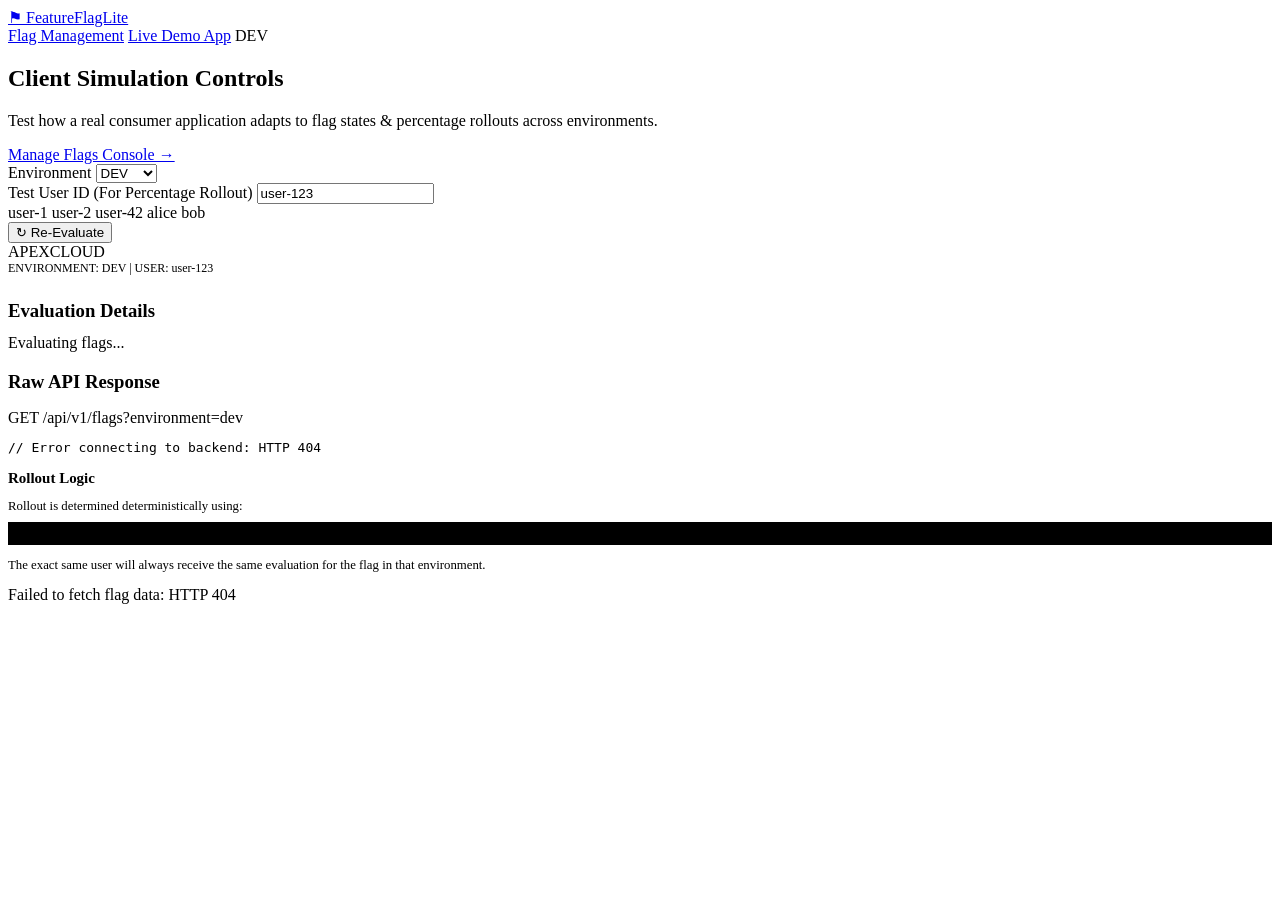
==== frontend/demo.html @ 673c7213 "feat: build interactive client demo app showcasing live feature flag toggles" ====
<!DOCTYPE html>
<html lang="en">
<head>
    <meta charset="UTF-8">
    <meta name="viewport" content="width=device-width, initial-scale=1.0">
    <title>FeatureFlagLite — Client App Demo</title>
    <link rel="stylesheet" href="style.css">
</head>
<body>
    <!-- ─── Top Navigation ─── -->
    <header class="nav-header">
        <div class="nav-container">
            <a href="index.html" class="nav-brand">
                <span class="brand-icon">⚑</span>
                <span class="brand-title">FeatureFlagLite</span>
            </a>
            <nav class="nav-links">
                <a href="index.html" class="nav-link">Flag Management</a>
                <a href="demo.html" class="nav-link active">Live Demo App</a>
                <span class="nav-badge" id="navEnvBadge">DEV</span>
            </nav>
        </div>
    </header>

    <main class="main-wrapper">
        <!-- ─── Simulation Controls ─── -->
        <section class="panel">
            <div class="panel-header">
                <div>
                    <h2 class="panel-title">Client Simulation Controls</h2>
                    <p class="panel-desc">Test how a real consumer application adapts to flag states & percentage rollouts across environments.</p>
                </div>
                <a href="index.html" class="btn btn-secondary btn-sm">Manage Flags Console →</a>
            </div>

            <div class="controls-bar">
                <div class="control-item">
                    <label for="demoEnvSelector">Environment</label>
                    <select id="demoEnvSelector" class="select">
                        <option value="dev">DEV</option>
                        <option value="test">TEST</option>
                        <option value="prod">PROD</option>
                    </select>
                </div>

                <div class="control-item">
                    <label for="demoUserIdInput">Test User ID (For Percentage Rollout)</label>
                    <input type="text" id="demoUserIdInput" class="input input-mono" value="user-123" placeholder="e.g. user-42">
                    <div class="chip-row">
                        <span class="chip" onclick="setDemoUser('user-1')">user-1</span>
                        <span class="chip" onclick="setDemoUser('user-2')">user-2</span>
                        <span class="chip" onclick="setDemoUser('user-42')">user-42</span>
                        <span class="chip" onclick="setDemoUser('alice')">alice</span>
                        <span class="chip" onclick="setDemoUser('bob')">bob</span>
                    </div>
                </div>

                <button class="btn btn-primary" onclick="refreshDemoApp()">
                    ↻ Re-Evaluate
                </button>
            </div>
        </section>

        <!-- ─── Demo Application + Inspector Grid ─── -->
        <div class="demo-app-container">
            <!-- ─── Left: Mock Client Web Application ─── -->
            <section class="demo-main-canvas">
                <div class="panel" id="mockAppCanvas">
                    <!-- Mock App Header -->
                    <div class="mock-app-header">
                        <div class="mock-app-logo">APEX<span style="font-weight:300;">CLOUD</span></div>
                        <div style="font-size:0.75rem; font-family:var(--font-mono); color:var(--text-secondary);" id="mockAppEnvIndicator">
                            ENV: DEV
                        </div>
                    </div>

                    <!-- Search Feature Area (betaSearch) -->
                    <div style="margin-top: 18px;" id="searchFeatureArea">
                        <!-- Rendered dynamically -->
                    </div>

                    <!-- Dashboard Feature Area (newDashboard) -->
                    <div style="margin-top: 24px;" id="dashboardFeatureArea">
                        <!-- Rendered dynamically -->
                    </div>

                    <!-- Checkout Feature Area (newCheckout) -->
                    <div style="margin-top: 24px;" id="checkoutFeatureArea">
                        <!-- Rendered dynamically -->
                    </div>

                    <!-- Theme Feature Area (darkMode) -->
                    <div style="margin-top: 24px;" id="themeFeatureArea">
                        <!-- Rendered dynamically -->
                    </div>

                    <!-- Custom / Extra Flags Area -->
                    <div style="margin-top: 24px;" id="customFlagsArea">
                        <!-- Rendered dynamically -->
                    </div>
                </div>
            </section>

            <!-- ─── Right: Live API Inspector ─── -->
            <aside class="demo-sidebar-inspector">
                <div class="panel">
                    <h3 class="panel-title" style="margin-bottom: 12px;">Evaluation Details</h3>
                    <div id="inspectorDetails" class="result-box">
                        Evaluating flags...
                    </div>
                </div>

                <div class="panel">
                    <h3 class="panel-title" style="margin-bottom: 8px;">Raw API Response</h3>
                    <p class="panel-desc" style="margin-bottom: 12px;">GET /api/v1/flags?environment=<span id="inspectorEnvName">dev</span></p>
                    <pre id="rawJsonResponse" class="code-inspector">Loading JSON...</pre>
                </div>

                <div class="panel" style="font-size: 0.8rem; color: var(--text-secondary);">
                    <h3 class="panel-title" style="margin-bottom: 8px;">Rollout Logic</h3>
                    <p style="margin-bottom: 8px;">Rollout is determined deterministically using:</p>
                    <code style="font-family:var(--font-mono); background:#000; padding:4px 6px; border:1px solid var(--border); display:block; margin-bottom:8px;">
                        hash(flagName + ":" + userId) % 100
                    </code>
                    <p>The exact same user will always receive the same evaluation for the flag in that environment.</p>
                </div>
            </aside>
        </div>
    </main>

    <!-- ─── Toast Container ─── -->
    <div id="toastContainer" class="toast-container"></div>

    <script src="demo.js"></script>
</body>
</html>
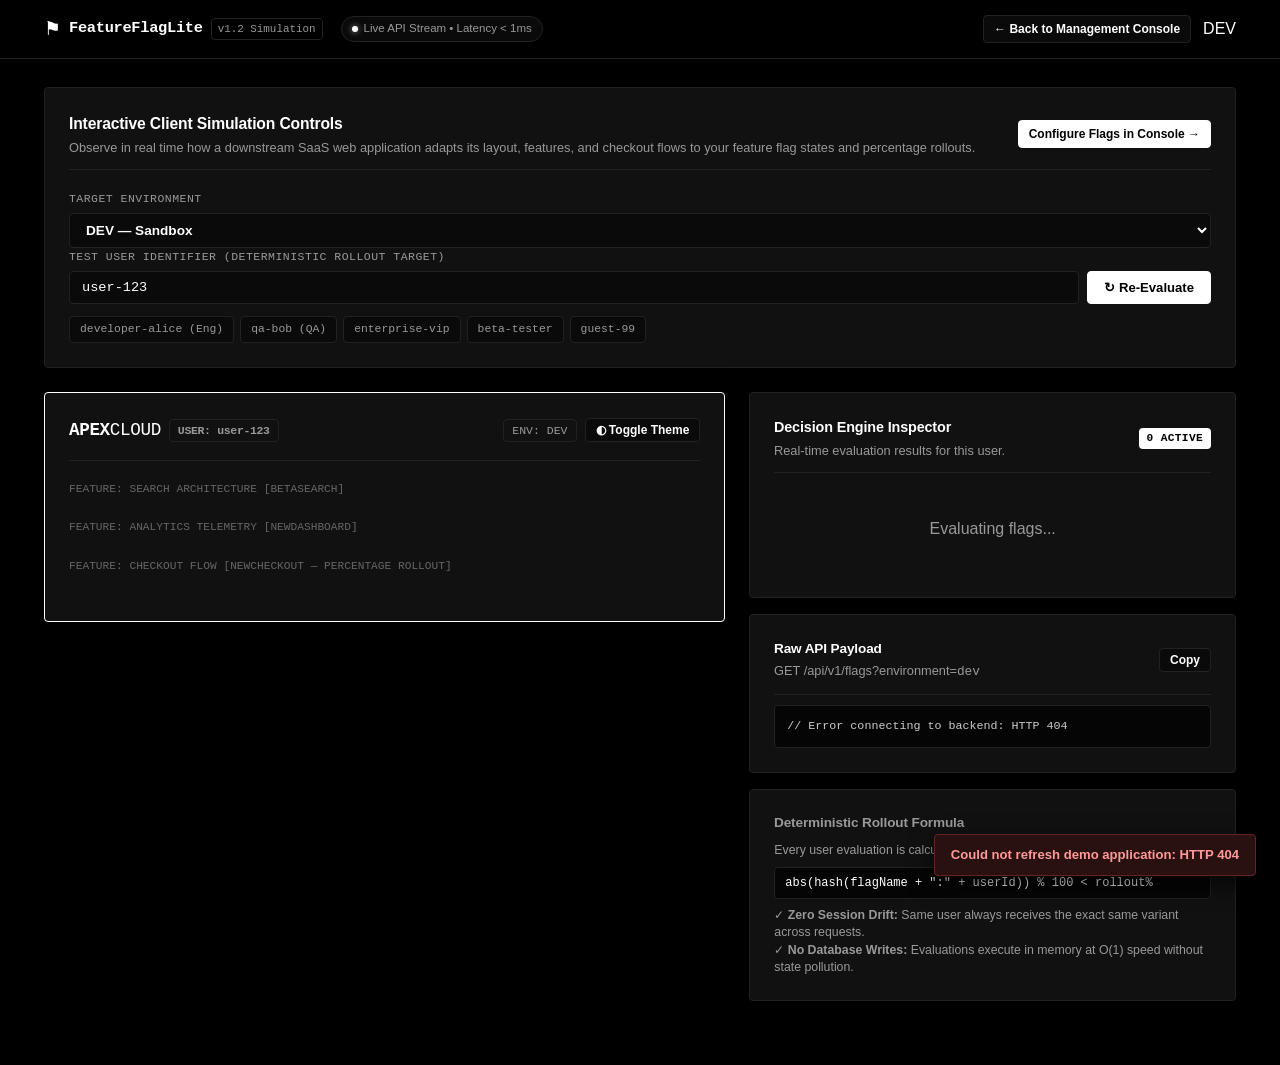
==== commit 038174c4: "feat: enhance interactive demo application with split-screen layout, quick toggles, and rich telemet" ====
--- a/frontend/demo.html
+++ b/frontend/demo.html
@@ -3,126 +3,185 @@
 <head>
     <meta charset="UTF-8">
     <meta name="viewport" content="width=device-width, initial-scale=1.0">
-    <title>FeatureFlagLite — Client App Demo</title>
+    <title>FeatureFlagLite — Live Client App Simulation</title>
     <link rel="stylesheet" href="style.css">
 </head>
 <body>
-    <!-- ─── Top Navigation ─── -->
+    <!-- ─── Top Navigation Bar ─── -->
     <header class="nav-header">
         <div class="nav-container">
-            <a href="index.html" class="nav-brand">
-                <span class="brand-icon">⚑</span>
-                <span class="brand-title">FeatureFlagLite</span>
-            </a>
-            <nav class="nav-links">
-                <a href="index.html" class="nav-link">Flag Management</a>
-                <a href="demo.html" class="nav-link active">Live Demo App</a>
+            <div class="nav-left">
+                <a href="index.html" class="nav-brand">
+                    <span class="brand-icon">⚑</span>
+                    <span class="brand-title">FeatureFlagLite</span>
+                    <span class="brand-version">v1.2 Simulation</span>
+                </a>
+                <div class="system-status-indicator" title="Live connection to FeatureFlagLite REST endpoints">
+                    <span class="status-dot"></span>
+                    <span class="status-text">Live API Stream • Latency &lt; 1ms</span>
+                </div>
+            </div>
+
+            <div class="nav-right">
+                <a href="index.html" class="btn btn-secondary btn-sm">
+                    ← Back to Management Console
+                </a>
                 <span class="nav-badge" id="navEnvBadge">DEV</span>
-            </nav>
+            </div>
         </div>
     </header>
 
     <main class="main-wrapper">
-        <!-- ─── Simulation Controls ─── -->
+        <!-- ─── Simulation Controls Bar ─── -->
         <section class="panel">
             <div class="panel-header">
                 <div>
-                    <h2 class="panel-title">Client Simulation Controls</h2>
-                    <p class="panel-desc">Test how a real consumer application adapts to flag states & percentage rollouts across environments.</p>
+                    <h2 class="panel-title">Interactive Client Simulation Controls</h2>
+                    <p class="panel-desc">Observe in real time how a downstream SaaS web application adapts its layout, features, and checkout flows to your feature flag states and percentage rollouts.</p>
                 </div>
-                <a href="index.html" class="btn btn-secondary btn-sm">Manage Flags Console →</a>
+                <a href="index.html" class="btn btn-primary btn-sm">Configure Flags in Console →</a>
             </div>
 
             <div class="controls-bar">
-                <div class="control-item">
-                    <label for="demoEnvSelector">Environment</label>
-                    <select id="demoEnvSelector" class="select">
-                        <option value="dev">DEV</option>
-                        <option value="test">TEST</option>
-                        <option value="prod">PROD</option>
+                <div class="control-item" style="min-width: 220px;">
+                    <label for="demoEnvSelector">Target Environment</label>
+                    <select id="demoEnvSelector" class="select select-env">
+                        <option value="dev">DEV &mdash; Sandbox</option>
+                        <option value="test">TEST &mdash; Staging</option>
+                        <option value="prod">PROD &mdash; Production</option>
                     </select>
                 </div>
 
-                <div class="control-item">
-                    <label for="demoUserIdInput">Test User ID (For Percentage Rollout)</label>
-                    <input type="text" id="demoUserIdInput" class="input input-mono" value="user-123" placeholder="e.g. user-42">
-                    <div class="chip-row">
-                        <span class="chip" onclick="setDemoUser('user-1')">user-1</span>
-                        <span class="chip" onclick="setDemoUser('user-2')">user-2</span>
-                        <span class="chip" onclick="setDemoUser('user-42')">user-42</span>
-                        <span class="chip" onclick="setDemoUser('alice')">alice</span>
-                        <span class="chip" onclick="setDemoUser('bob')">bob</span>
+                <div class="control-item" style="flex: 2;">
+                    <label for="demoUserIdInput">Test User Identifier (Deterministic Rollout Target)</label>
+                    <div class="input-with-button">
+                        <input type="text" id="demoUserIdInput" class="input input-mono" value="user-123" placeholder="e.g. user-123 or user@domain.com">
+                        <button class="btn btn-primary" onclick="refreshDemoApp()">
+                            ↻ Re-Evaluate
+                        </button>
+                    </div>
+                    <div class="chip-row" style="margin-top: 6px;">
+                        <span class="chip" onclick="setDemoUser('developer-alice', 'Internal Developer')">developer-alice (Eng)</span>
+                        <span class="chip" onclick="setDemoUser('qa-bob', 'QA Specialist')">qa-bob (QA)</span>
+                        <span class="chip" onclick="setDemoUser('enterprise-vip', 'Enterprise Customer')">enterprise-vip</span>
+                        <span class="chip" onclick="setDemoUser('beta-tester', 'Early Adopter')">beta-tester</span>
+                        <span class="chip" onclick="setDemoUser('guest-99', 'Anonymous Guest')">guest-99</span>
                     </div>
                 </div>
-
-                <button class="btn btn-primary" onclick="refreshDemoApp()">
-                    ↻ Re-Evaluate
-                </button>
             </div>
         </section>
 
-        <!-- ─── Demo Application + Inspector Grid ─── -->
+        <!-- ─── Two-Column Live Experience ─── -->
         <div class="demo-app-container">
-            <!-- ─── Left: Mock Client Web Application ─── -->
+            <!-- ─── Left Canvas: Mock Production Client Web App ─── -->
             <section class="demo-main-canvas">
-                <div class="panel" id="mockAppCanvas">
-                    <!-- Mock App Header -->
+                <div class="mock-app-card" id="mockAppCanvas">
+                    <!-- SaaS Chrome Header -->
                     <div class="mock-app-header">
-                        <div class="mock-app-logo">APEX<span style="font-weight:300;">CLOUD</span></div>
-                        <div style="font-size:0.75rem; font-family:var(--font-mono); color:var(--text-secondary);" id="mockAppEnvIndicator">
-                            ENV: DEV
+                        <div class="mock-app-logo">
+                            <span>APEX<span style="font-weight:300;">CLOUD</span></span>
+                            <span class="mock-app-session-tag text-mono" id="mockAppSessionTag">SESSION: user-123</span>
+                        </div>
+                        <div style="display:flex; align-items:center; gap:8px;">
+                            <span class="mock-app-session-tag text-mono" id="mockAppEnvIndicator">ENV: DEV</span>
+                            <button class="btn btn-secondary btn-sm" onclick="toggleLocalTheme()" title="Simulate client-side theme switch or flag toggle">
+                                ◐ Toggle Theme
+                            </button>
                         </div>
                     </div>
 
-                    <!-- Search Feature Area (betaSearch) -->
-                    <div style="margin-top: 18px;" id="searchFeatureArea">
+                    <!-- Feature 1: Search Experience (betaSearch) -->
+                    <div style="margin-bottom: 22px;">
+                        <div style="display:flex; justify-content:space-between; align-items:center; margin-bottom: 6px;">
+                            <span style="font-size:0.7rem; font-family:var(--font-mono); text-transform:uppercase; color:var(--text-muted);">
+                                Feature: Search Architecture [betaSearch]
+                            </span>
+                            <span id="searchFlagStatusBadge" class="badge"></span>
+                        </div>
+                        <div id="searchFeatureArea">
+                            <!-- Rendered dynamically -->
+                        </div>
+                    </div>
+
+                    <!-- Feature 2: Analytics Dashboard (newDashboard) -->
+                    <div style="margin-bottom: 22px;">
+                        <div style="display:flex; justify-content:space-between; align-items:center; margin-bottom: 6px;">
+                            <span style="font-size:0.7rem; font-family:var(--font-mono); text-transform:uppercase; color:var(--text-muted);">
+                                Feature: Analytics Telemetry [newDashboard]
+                            </span>
+                            <span id="dashboardFlagStatusBadge" class="badge"></span>
+                        </div>
+                        <div id="dashboardFeatureArea">
+                            <!-- Rendered dynamically -->
+                        </div>
+                    </div>
+
+                    <!-- Feature 3: Checkout System (newCheckout) -->
+                    <div style="margin-bottom: 22px;">
+                        <div style="display:flex; justify-content:space-between; align-items:center; margin-bottom: 6px;">
+                            <span style="font-size:0.7rem; font-family:var(--font-mono); text-transform:uppercase; color:var(--text-muted);">
+                                Feature: Checkout Flow [newCheckout &mdash; Percentage Rollout]
+                            </span>
+                            <span id="checkoutFlagStatusBadge" class="badge"></span>
+                        </div>
+                        <div id="checkoutFeatureArea">
+                            <!-- Rendered dynamically -->
+                        </div>
+                    </div>
+
+                    <!-- Feature 4: Theme Engine (darkMode) -->
+                    <div style="margin-bottom: 22px;" id="themeFeatureArea">
                         <!-- Rendered dynamically -->
                     </div>
 
-                    <!-- Dashboard Feature Area (newDashboard) -->
-                    <div style="margin-top: 24px;" id="dashboardFeatureArea">
-                        <!-- Rendered dynamically -->
-                    </div>
-
-                    <!-- Checkout Feature Area (newCheckout) -->
-                    <div style="margin-top: 24px;" id="checkoutFeatureArea">
-                        <!-- Rendered dynamically -->
-                    </div>
-
-                    <!-- Theme Feature Area (darkMode) -->
-                    <div style="margin-top: 24px;" id="themeFeatureArea">
-                        <!-- Rendered dynamically -->
-                    </div>
-
-                    <!-- Custom / Extra Flags Area -->
-                    <div style="margin-top: 24px;" id="customFlagsArea">
+                    <!-- Feature 5: Extra / Custom Flags -->
+                    <div id="customFlagsArea">
                         <!-- Rendered dynamically -->
                     </div>
                 </div>
             </section>
 
-            <!-- ─── Right: Live API Inspector ─── -->
+            <!-- ─── Right Column: Live Decision Inspector & DevTools ─── -->
             <aside class="demo-sidebar-inspector">
+                <!-- Evaluation Breakdown Card -->
                 <div class="panel">
-                    <h3 class="panel-title" style="margin-bottom: 12px;">Evaluation Details</h3>
-                    <div id="inspectorDetails" class="result-box">
-                        Evaluating flags...
+                    <div class="panel-header" style="margin-bottom: 12px;">
+                        <div>
+                            <h3 class="panel-title" style="font-size: 0.9rem;">Decision Engine Inspector</h3>
+                            <p class="panel-desc">Real-time evaluation results for this user.</p>
+                        </div>
+                        <span class="badge badge-live" id="activeFlagCountPill">0 Active</span>
+                    </div>
+                    <div id="inspectorDetails">
+                        <div class="table-loading">Evaluating flags...</div>
                     </div>
                 </div>
 
+                <!-- Raw REST API Payload -->
                 <div class="panel">
-                    <h3 class="panel-title" style="margin-bottom: 8px;">Raw API Response</h3>
-                    <p class="panel-desc" style="margin-bottom: 12px;">GET /api/v1/flags?environment=<span id="inspectorEnvName">dev</span></p>
+                    <div class="panel-header" style="margin-bottom: 10px;">
+                        <div>
+                            <h3 class="panel-title" style="font-size: 0.85rem;">Raw API Payload</h3>
+                            <p class="panel-desc">GET /api/v1/flags?environment=<span id="inspectorEnvName" class="text-mono">dev</span></p>
+                        </div>
+                        <button class="btn btn-secondary btn-sm" onclick="copyRawJson()">Copy</button>
+                    </div>
                     <pre id="rawJsonResponse" class="code-inspector">Loading JSON...</pre>
                 </div>
 
+                <!-- Rollout Algorithm Card -->
                 <div class="panel" style="font-size: 0.8rem; color: var(--text-secondary);">
-                    <h3 class="panel-title" style="margin-bottom: 8px;">Rollout Logic</h3>
-                    <p style="margin-bottom: 8px;">Rollout is determined deterministically using:</p>
-                    <code style="font-family:var(--font-mono); background:#000; padding:4px 6px; border:1px solid var(--border); display:block; margin-bottom:8px;">
-                        hash(flagName + ":" + userId) % 100
+                    <h3 class="panel-title" style="font-size: 0.85rem; margin-bottom: 8px;">Deterministic Rollout Formula</h3>
+                    <p style="margin-bottom: 8px; font-size: 0.77rem; line-height: 1.4;">
+                        Every user evaluation is calculated deterministically using:
+                    </p>
+                    <code style="font-family:var(--font-mono); background:#050505; color:#ffffff; padding:6px 10px; border:1px solid var(--border); display:block; margin-bottom:8px; border-radius:var(--radius); font-size:0.75rem;">
+                        abs(hash(flagName + ":" + userId)) % 100 &lt; rollout%
                     </code>
-                    <p>The exact same user will always receive the same evaluation for the flag in that environment.</p>
+                    <p style="font-size: 0.77rem; line-height: 1.4;">
+                        ✓ <strong>Zero Session Drift:</strong> Same user always receives the exact same variant across requests.<br>
+                        ✓ <strong>No Database Writes:</strong> Evaluations execute in memory at O(1) speed without state pollution.
+                    </p>
                 </div>
             </aside>
         </div>
--- a/frontend/style.css
+++ b/frontend/style.css
@@ -0,0 +1,1415 @@
+/* ═══════════════════════════════════════════════════════════
+   FeatureFlagLite — Black & White Minimal Theme
+   Pure Monochrome • Swiss Typography • High-Contrast Console
+   ═══════════════════════════════════════════════════════════ */
+
+:root {
+    --bg: #000000;
+    --bg-surface: #0a0a0a;
+    --bg-card: #111111;
+    --bg-hover: #191919;
+    --bg-subtle: #141414;
+
+    --border: #222222;
+    --border-hover: #444444;
+    --border-strong: #ffffff;
+
+    --text-primary: #ffffff;
+    --text-secondary: #999999;
+    --text-muted: #666666;
+
+    --accent-bg: #ffffff;
+    --accent-text: #000000;
+
+    --font-sans: -apple-system, BlinkMacSystemFont, "Segoe UI", Roboto, "Helvetica Neue", Arial, sans-serif;
+    --font-mono: ui-monospace, SFMono-Regular, "SF Mono", Menlo, Consolas, monospace;
+
+    --radius: 4px;
+}
+
+*, *::before, *::after {
+    box-sizing: border-box;
+    margin: 0;
+    padding: 0;
+}
+
+body {
+    background-color: var(--bg);
+    color: var(--text-primary);
+    font-family: var(--font-sans);
+    line-height: 1.5;
+    -webkit-font-smoothing: antialiased;
+    min-height: 100vh;
+}
+
+/* ─── Top Navigation Header ─── */
+.nav-header {
+    border-bottom: 1px solid var(--border);
+    background: var(--bg);
+    position: sticky;
+    top: 0;
+    z-index: 100;
+}
+
+.nav-container {
+    max-width: 1240px;
+    margin: 0 auto;
+    padding: 0 24px;
+    height: 58px;
+    display: flex;
+    align-items: center;
+    justify-content: space-between;
+}
+
+.nav-left {
+    display: flex;
+    align-items: center;
+    gap: 18px;
+}
+
+.nav-brand {
+    display: flex;
+    align-items: center;
+    gap: 8px;
+    text-decoration: none;
+    color: var(--text-primary);
+}
+
+.brand-icon {
+    font-size: 1.2rem;
+    line-height: 1;
+}
+
+.brand-title {
+    font-size: 0.96rem;
+    font-weight: 700;
+    letter-spacing: -0.02em;
+    font-family: var(--font-mono);
+}
+
+.brand-version {
+    font-family: var(--font-mono);
+    font-size: 0.68rem;
+    padding: 2px 6px;
+    border: 1px solid var(--border);
+    border-radius: var(--radius);
+    color: var(--text-secondary);
+}
+
+.system-status-indicator {
+    display: inline-flex;
+    align-items: center;
+    gap: 6px;
+    background: var(--bg-surface);
+    border: 1px solid var(--border);
+    padding: 3px 10px;
+    border-radius: 999px;
+    font-size: 0.72rem;
+    color: var(--text-secondary);
+}
+
+.status-dot {
+    width: 6px;
+    height: 6px;
+    border-radius: 50%;
+    background: #ffffff;
+    box-shadow: 0 0 6px rgba(255, 255, 255, 0.6);
+    display: inline-block;
+}
+
+.nav-right {
+    display: flex;
+    align-items: center;
+    gap: 12px;
+}
+
+.env-selector-wrapper {
+    display: flex;
+    align-items: center;
+    gap: 8px;
+}
+
+.env-label {
+    font-size: 0.72rem;
+    font-family: var(--font-mono);
+    text-transform: uppercase;
+    letter-spacing: 0.04em;
+    color: var(--text-muted);
+}
+
+.select-env {
+    background: var(--bg-surface);
+    border: 1px solid var(--border);
+    color: var(--text-primary);
+    padding: 6px 12px;
+    border-radius: var(--radius);
+    font-size: 0.8rem;
+    font-family: var(--font-mono);
+    font-weight: 600;
+    cursor: pointer;
+    outline: none;
+    transition: border-color 0.15s ease;
+}
+
+.select-env:focus, .select-env:hover {
+    border-color: var(--border-hover);
+}
+
+/* ─── Tabs Navigation Bar ─── */
+.tabs-bar {
+    border-top: 1px solid var(--border);
+    background: var(--bg);
+}
+
+.tabs-container {
+    max-width: 1240px;
+    margin: 0 auto;
+    padding: 0 24px;
+    display: flex;
+    gap: 4px;
+    overflow-x: auto;
+}
+
+.tab-btn {
+    background: transparent;
+    border: none;
+    border-bottom: 2px solid transparent;
+    color: var(--text-secondary);
+    font-family: var(--font-sans);
+    font-size: 0.82rem;
+    font-weight: 600;
+    padding: 12px 16px;
+    display: inline-flex;
+    align-items: center;
+    gap: 8px;
+    cursor: pointer;
+    transition: all 0.15s ease;
+    white-space: nowrap;
+}
+
+.tab-btn:hover {
+    color: var(--text-primary);
+}
+
+.tab-btn.active {
+    color: var(--text-primary);
+    border-bottom-color: var(--text-primary);
+    background: rgba(255, 255, 255, 0.03);
+}
+
+.tab-icon {
+    font-size: 0.85rem;
+    opacity: 0.8;
+}
+
+/* ─── Main Content Layout ─── */
+.main-wrapper {
+    max-width: 1240px;
+    margin: 0 auto;
+    padding: 28px 24px 64px 24px;
+    display: flex;
+    flex-direction: column;
+    gap: 24px;
+}
+
+.tab-content {
+    display: none;
+}
+
+.tab-content.active {
+    display: block;
+}
+
+/* ─── Health & Scannable Metric Cards ─── */
+.metrics-grid {
+    display: grid;
+    grid-template-columns: repeat(4, 1fr);
+    gap: 12px;
+}
+
+.metric-card {
+    background: var(--bg-card);
+    border: 1px solid var(--border);
+    border-radius: var(--radius);
+    padding: 16px;
+    display: flex;
+    flex-direction: column;
+    gap: 4px;
+    transition: border-color 0.15s ease;
+}
+
+.metric-card:hover {
+    border-color: var(--border-hover);
+}
+
+.metric-header {
+    display: flex;
+    justify-content: space-between;
+    align-items: center;
+}
+
+.metric-label {
+    font-size: 0.72rem;
+    font-family: var(--font-mono);
+    text-transform: uppercase;
+    letter-spacing: 0.05em;
+    color: var(--text-secondary);
+}
+
+.metric-badge {
+    font-family: var(--font-mono);
+    font-size: 0.65rem;
+    padding: 1px 6px;
+    border-radius: var(--radius);
+    border: 1px solid var(--border);
+    color: var(--text-muted);
+    text-transform: uppercase;
+}
+
+.metric-badge-live {
+    background: #ffffff;
+    color: #000000;
+    border-color: #ffffff;
+}
+
+.metric-badge-partial {
+    background: #222222;
+    color: #ffffff;
+    border-color: #444444;
+}
+
+.metric-badge-paused {
+    background: transparent;
+    color: #777777;
+    border-color: #333333;
+}
+
+.metric-value {
+    font-family: var(--font-mono);
+    font-size: 1.8rem;
+    font-weight: 700;
+    line-height: 1.1;
+    color: var(--text-primary);
+}
+
+.metric-hint {
+    font-size: 0.73rem;
+    color: var(--text-muted);
+}
+
+/* ─── Minimal Panels ─── */
+.panel {
+    background: var(--bg-card);
+    border: 1px solid var(--border);
+    border-radius: var(--radius);
+    padding: 24px;
+}
+
+.panel-header {
+    display: flex;
+    justify-content: space-between;
+    align-items: center;
+    margin-bottom: 20px;
+    padding-bottom: 12px;
+    border-bottom: 1px solid var(--border);
+}
+
+.panel-title {
+    font-size: 0.98rem;
+    font-weight: 600;
+    letter-spacing: -0.01em;
+    display: flex;
+    align-items: center;
+    gap: 8px;
+}
+
+.panel-desc {
+    font-size: 0.8rem;
+    color: var(--text-secondary);
+    margin-top: 2px;
+}
+
+.system-tag {
+    font-size: 0.72rem;
+    padding: 2px 8px;
+    border: 1px solid var(--border);
+    border-radius: var(--radius);
+    color: var(--text-secondary);
+}
+
+/* ─── Search & Filters ─── */
+.filter-bar {
+    display: flex;
+    justify-content: space-between;
+    align-items: center;
+    gap: 16px;
+    margin-bottom: 16px;
+    flex-wrap: wrap;
+}
+
+.search-box {
+    position: relative;
+    flex: 1;
+    min-width: 260px;
+}
+
+.search-icon {
+    position: absolute;
+    left: 10px;
+    top: 50%;
+    transform: translateY(-50%);
+    font-size: 0.8rem;
+    opacity: 0.5;
+}
+
+.search-box .input {
+    padding-left: 32px;
+}
+
+.filter-chips {
+    display: flex;
+    gap: 6px;
+    flex-wrap: wrap;
+}
+
+.filter-chip {
+    background: var(--bg-surface);
+    border: 1px solid var(--border);
+    color: var(--text-secondary);
+    font-size: 0.75rem;
+    padding: 6px 12px;
+    border-radius: var(--radius);
+    cursor: pointer;
+    font-family: var(--font-sans);
+    transition: all 0.15s ease;
+}
+
+.filter-chip:hover {
+    color: var(--text-primary);
+    border-color: var(--border-hover);
+}
+
+.filter-chip.active {
+    background: var(--text-primary);
+    color: #000000;
+    border-color: var(--text-primary);
+    font-weight: 600;
+}
+
+/* ─── Inputs, Selects, Buttons ─── */
+.input, .select {
+    background: var(--bg-surface);
+    border: 1px solid var(--border);
+    color: var(--text-primary);
+    padding: 8px 12px;
+    border-radius: var(--radius);
+    font-size: 0.85rem;
+    font-family: var(--font-sans);
+    outline: none;
+    transition: border-color 0.15s ease;
+    width: 100%;
+}
+
+.input:focus, .select:focus {
+    border-color: var(--border-strong);
+}
+
+.input-mono, .text-mono {
+    font-family: var(--font-mono);
+}
+
+.control-item {
+    display: flex;
+    flex-direction: column;
+    gap: 6px;
+}
+
+.control-item label {
+    font-size: 0.72rem;
+    font-family: var(--font-mono);
+    text-transform: uppercase;
+    letter-spacing: 0.04em;
+    color: var(--text-secondary);
+}
+
+.field-hint {
+    font-size: 0.72rem;
+    color: var(--text-muted);
+}
+
+.btn {
+    display: inline-flex;
+    align-items: center;
+    justify-content: center;
+    gap: 6px;
+    padding: 8px 16px;
+    border-radius: var(--radius);
+    font-size: 0.82rem;
+    font-weight: 600;
+    cursor: pointer;
+    border: 1px solid transparent;
+    transition: all 0.15s ease;
+    white-space: nowrap;
+    text-decoration: none;
+}
+
+.btn-primary {
+    background: var(--accent-bg);
+    color: var(--accent-text);
+    border-color: var(--accent-bg);
+}
+
+.btn-primary:hover {
+    background: #e2e2e2;
+    border-color: #e2e2e2;
+}
+
+.btn-secondary {
+    background: var(--bg-surface);
+    color: var(--text-primary);
+    border-color: var(--border);
+}
+
+.btn-secondary:hover {
+    background: var(--bg-hover);
+    border-color: var(--border-hover);
+}
+
+.btn-danger {
+    background: #2a1111;
+    color: #ff8888;
+    border-color: #552222;
+}
+
+.btn-danger:hover {
+    background: #3d1616;
+    border-color: #ff6666;
+    color: #ffffff;
+}
+
+.btn-sm {
+    padding: 4px 10px;
+    font-size: 0.75rem;
+}
+
+.btn-group {
+    display: flex;
+    align-items: center;
+    gap: 6px;
+}
+
+/* ─── Tables ─── */
+.table-wrap {
+    overflow-x: auto;
+}
+
+table {
+    width: 100%;
+    border-collapse: collapse;
+    font-size: 0.84rem;
+}
+
+th {
+    text-align: left;
+    padding: 10px 14px;
+    font-size: 0.71rem;
+    font-family: var(--font-mono);
+    text-transform: uppercase;
+    letter-spacing: 0.05em;
+    color: var(--text-muted);
+    border-bottom: 1px solid var(--border);
+    font-weight: 500;
+}
+
+td {
+    padding: 14px;
+    border-bottom: 1px solid var(--border);
+    color: var(--text-primary);
+    vertical-align: middle;
+}
+
+tr:last-child td {
+    border-bottom: none;
+}
+
+tr:hover td {
+    background: var(--bg-subtle);
+}
+
+.table-loading {
+    text-align: center;
+    padding: 32px;
+    color: var(--text-secondary);
+}
+
+.table-flag-title {
+    font-family: var(--font-mono);
+    font-weight: 600;
+    color: var(--text-primary);
+    font-size: 0.88rem;
+}
+
+.table-flag-desc {
+    color: var(--text-secondary);
+    font-size: 0.78rem;
+    margin-top: 2px;
+}
+
+.table-next-step {
+    font-size: 0.76rem;
+    color: var(--text-secondary);
+}
+
+/* ─── Status Badges ─── */
+.badge {
+    display: inline-flex;
+    align-items: center;
+    gap: 6px;
+    font-family: var(--font-mono);
+    font-size: 0.7rem;
+    font-weight: 600;
+    padding: 2px 8px;
+    border-radius: var(--radius);
+    text-transform: uppercase;
+    letter-spacing: 0.03em;
+}
+
+.badge-live {
+    background: #ffffff;
+    color: #000000;
+}
+
+.badge-gradual {
+    background: #1f1f1f;
+    color: #ffffff;
+    border: 1px solid #444444;
+}
+
+.badge-paused {
+    background: transparent;
+    color: #777777;
+    border: 1px solid #333333;
+}
+
+.badge-granted {
+    background: #ffffff;
+    color: #000000;
+    font-weight: 700;
+}
+
+.badge-fallback {
+    background: transparent;
+    color: #888888;
+    border: 1px solid #333333;
+}
+
+/* ─── User Simulator (Admin) Styles ─── */
+.user-simulator-controls {
+    display: flex;
+    gap: 16px;
+    align-items: flex-end;
+    margin-bottom: 20px;
+    flex-wrap: wrap;
+}
+
+.input-with-button {
+    display: flex;
+    gap: 8px;
+}
+
+.chip-row {
+    display: flex;
+    gap: 6px;
+    flex-wrap: wrap;
+    margin-top: 2px;
+}
+
+.chip {
+    font-family: var(--font-mono);
+    font-size: 0.71rem;
+    padding: 4px 10px;
+    border: 1px solid var(--border);
+    border-radius: var(--radius);
+    background: var(--bg-surface);
+    color: var(--text-secondary);
+    cursor: pointer;
+    transition: all 0.15s ease;
+}
+
+.chip:hover, .chip.active {
+    border-color: var(--border-strong);
+    color: var(--text-primary);
+    background: var(--bg-hover);
+}
+
+.summary-banner {
+    background: var(--bg-surface);
+    border: 1px solid var(--border);
+    border-radius: var(--radius);
+    padding: 20px;
+    display: flex;
+    flex-direction: column;
+    gap: 14px;
+}
+
+.summary-header {
+    display: flex;
+    justify-content: space-between;
+    align-items: center;
+    flex-wrap: wrap;
+    gap: 12px;
+}
+
+.summary-title-wrap {
+    display: flex;
+    align-items: center;
+    gap: 12px;
+}
+
+.summary-avatar {
+    font-size: 1.5rem;
+    padding: 8px;
+    background: var(--bg-card);
+    border: 1px solid var(--border);
+    border-radius: var(--radius);
+    line-height: 1;
+}
+
+.summary-title {
+    font-size: 1rem;
+    font-weight: 600;
+}
+
+.summary-subtitle {
+    font-size: 0.78rem;
+    color: var(--text-secondary);
+}
+
+.summary-status-badge {
+    font-family: var(--font-mono);
+    font-size: 0.8rem;
+    font-weight: 700;
+    padding: 6px 14px;
+    border: 1px solid var(--border-strong);
+    border-radius: var(--radius);
+    background: var(--bg);
+}
+
+.explainer-card {
+    background: var(--bg-card);
+    border: 1px solid var(--border);
+    border-radius: var(--radius);
+    padding: 14px 16px;
+}
+
+.explainer-title {
+    font-size: 0.76rem;
+    font-family: var(--font-mono);
+    text-transform: uppercase;
+    letter-spacing: 0.04em;
+    color: var(--text-primary);
+    font-weight: 600;
+    margin-bottom: 4px;
+}
+
+.explainer-text {
+    font-size: 0.8rem;
+    color: var(--text-secondary);
+    line-height: 1.45;
+}
+
+/* ─── Operations Grid (Tab 3) ─── */
+.ops-grid {
+    display: grid;
+    grid-template-columns: repeat(2, 1fr);
+    gap: 20px;
+}
+
+.ops-card {
+    background: var(--bg-surface);
+    border: 1px solid var(--border);
+    border-radius: var(--radius);
+    padding: 20px;
+    display: flex;
+    flex-direction: column;
+    justify-content: space-between;
+    gap: 16px;
+    transition: border-color 0.15s ease;
+}
+
+.ops-card:hover {
+    border-color: var(--border-hover);
+}
+
+.ops-card-danger {
+    border-color: #3d1b1b;
+}
+
+.ops-card-danger:hover {
+    border-color: #552222;
+}
+
+.ops-card-header {
+    display: flex;
+    align-items: flex-start;
+    gap: 12px;
+}
+
+.ops-icon {
+    font-size: 1.4rem;
+    line-height: 1;
+}
+
+.ops-title {
+    font-size: 0.95rem;
+    font-weight: 600;
+}
+
+.ops-desc {
+    font-size: 0.78rem;
+    color: var(--text-secondary);
+    margin-top: 2px;
+}
+
+.human-instruction {
+    font-size: 0.8rem;
+    color: var(--text-secondary);
+    background: var(--bg-card);
+    border: 1px solid var(--border);
+    padding: 10px 12px;
+    border-radius: var(--radius);
+    line-height: 1.4;
+    margin-bottom: 12px;
+}
+
+.sync-controls {
+    display: flex;
+    align-items: center;
+    gap: 12px;
+}
+
+.sync-arrow {
+    font-size: 1.2rem;
+    color: var(--text-muted);
+}
+
+.cache-status-box {
+    display: flex;
+    justify-content: space-between;
+    align-items: center;
+    padding: 8px 12px;
+    border: 1px solid var(--border);
+    border-radius: var(--radius);
+    background: var(--bg-card);
+    font-size: 0.78rem;
+}
+
+.cache-stat-label {
+    color: var(--text-secondary);
+}
+
+.cache-stat-val {
+    color: var(--text-primary);
+    font-weight: 600;
+}
+
+/* ─── Activity Feed (Tab 4) ─── */
+.activity-feed {
+    display: flex;
+    flex-direction: column;
+    gap: 10px;
+}
+
+.activity-card {
+    background: var(--bg-surface);
+    border: 1px solid var(--border);
+    border-radius: var(--radius);
+    padding: 16px;
+    display: flex;
+    flex-direction: column;
+    gap: 6px;
+    transition: all 0.15s ease;
+}
+
+.activity-card:hover {
+    border-color: var(--border-hover);
+    background: var(--bg-subtle);
+}
+
+.activity-meta {
+    display: flex;
+    justify-content: space-between;
+    align-items: center;
+    font-size: 0.72rem;
+    font-family: var(--font-mono);
+}
+
+.activity-env-pill {
+    padding: 1px 6px;
+    border: 1px solid var(--border);
+    border-radius: var(--radius);
+    color: var(--text-primary);
+}
+
+.activity-time {
+    color: var(--text-muted);
+}
+
+.activity-title {
+    font-size: 0.88rem;
+    font-weight: 600;
+    color: var(--text-primary);
+}
+
+.activity-explanation {
+    font-size: 0.79rem;
+    color: var(--text-secondary);
+}
+
+.activity-diff {
+    font-family: var(--font-mono);
+    font-size: 0.74rem;
+    color: var(--text-muted);
+    margin-top: 4px;
+}
+
+/* ─── Modals ─── */
+.modal-overlay {
+    position: fixed;
+    inset: 0;
+    background: rgba(0, 0, 0, 0.85);
+    display: flex;
+    align-items: center;
+    justify-content: center;
+    z-index: 1000;
+    backdrop-filter: blur(2px);
+    padding: 16px;
+}
+
+.modal-content {
+    background: var(--bg-card);
+    border: 1px solid var(--border-strong);
+    border-radius: var(--radius);
+    padding: 24px;
+    width: 100%;
+    max-width: 480px;
+    box-shadow: 0 16px 40px rgba(0, 0, 0, 0.9);
+}
+
+.modal-content-lg {
+    max-width: 780px;
+}
+
+.modal-header {
+    display: flex;
+    justify-content: space-between;
+    align-items: flex-start;
+    margin-bottom: 16px;
+    padding-bottom: 12px;
+    border-bottom: 1px solid var(--border);
+}
+
+.modal-title {
+    font-size: 1rem;
+    font-weight: 700;
+}
+
+.modal-subtitle {
+    font-size: 0.78rem;
+    color: var(--text-secondary);
+    margin-top: 2px;
+}
+
+.modal-close-btn {
+    background: transparent;
+    border: none;
+    color: var(--text-secondary);
+    font-size: 1.3rem;
+    cursor: pointer;
+    line-height: 1;
+}
+
+.modal-close-btn:hover {
+    color: var(--text-primary);
+}
+
+.modal-meta-row {
+    display: grid;
+    grid-template-columns: 1fr 1fr;
+    gap: 12px;
+    margin-bottom: 14px;
+    padding: 10px 12px;
+    background: var(--bg-surface);
+    border: 1px solid var(--border);
+    border-radius: var(--radius);
+}
+
+.meta-item {
+    display: flex;
+    flex-direction: column;
+    gap: 2px;
+}
+
+.meta-label {
+    font-size: 0.68rem;
+    font-family: var(--font-mono);
+    text-transform: uppercase;
+    color: var(--text-muted);
+}
+
+.meta-val {
+    font-size: 0.85rem;
+    font-weight: 600;
+    color: var(--text-primary);
+}
+
+.slider-header {
+    display: flex;
+    justify-content: space-between;
+    align-items: center;
+}
+
+.slider-val {
+    font-size: 0.82rem;
+    font-weight: 700;
+}
+
+.range-slider {
+    width: 100%;
+    accent-color: #ffffff;
+    margin: 8px 0 4px 0;
+    cursor: pointer;
+}
+
+.slider-ticks {
+    display: flex;
+    justify-content: space-between;
+    font-size: 0.65rem;
+    font-family: var(--font-mono);
+    color: var(--text-muted);
+    margin-bottom: 6px;
+}
+
+.live-explanation-box {
+    background: var(--bg-surface);
+    border: 1px solid var(--border);
+    border-radius: var(--radius);
+    padding: 12px;
+    margin-bottom: 18px;
+}
+
+.live-explanation-title {
+    font-size: 0.7rem;
+    font-family: var(--font-mono);
+    text-transform: uppercase;
+    color: var(--text-muted);
+    margin-bottom: 4px;
+}
+
+.live-explanation-text {
+    font-size: 0.82rem;
+    color: var(--text-primary);
+    line-height: 1.4;
+}
+
+.modal-footer {
+    display: flex;
+    justify-content: flex-end;
+    gap: 8px;
+}
+
+/* ─── Toast Notifications ─── */
+.toast-container {
+    position: fixed;
+    bottom: 24px;
+    right: 24px;
+    display: flex;
+    flex-direction: column;
+    gap: 8px;
+    z-index: 2000;
+}
+
+.toast {
+    background: #ffffff;
+    color: #000000;
+    padding: 10px 16px;
+    border-radius: var(--radius);
+    font-size: 0.82rem;
+    font-weight: 600;
+    box-shadow: 0 8px 24px rgba(0, 0, 0, 0.7);
+    border: 1px solid #ffffff;
+    animation: toastSlideIn 0.2s cubic-bezier(0.16, 1, 0.3, 1);
+}
+
+.toast-error {
+    background: #2a1111;
+    color: #ff9999;
+    border-color: #662222;
+}
+
+@keyframes toastSlideIn {
+    from {
+        opacity: 0;
+        transform: translateY(12px);
+    }
+    to {
+        opacity: 1;
+        transform: translateY(0);
+    }
+}
+
+/* ─── Demo Page Specific Styling ─── */
+.demo-app-container {
+    display: grid;
+    grid-template-columns: minmax(0, 1.4fr) minmax(360px, 1fr);
+    gap: 24px;
+    align-items: start;
+}
+
+.demo-main-canvas {
+    display: flex;
+    flex-direction: column;
+    gap: 20px;
+}
+
+.demo-sidebar-inspector {
+    display: flex;
+    flex-direction: column;
+    gap: 16px;
+    position: sticky;
+    top: 76px;
+}
+
+/* Mock App Canvas (Apex Cloud) */
+.mock-app-card {
+    background: var(--bg-card);
+    border: 1px solid var(--border-strong);
+    border-radius: var(--radius);
+    padding: 24px;
+    transition: all 0.25s ease;
+    box-shadow: 0 8px 30px rgba(0, 0, 0, 0.6);
+}
+
+.mock-app-light {
+    background: #f7f7f7 !important;
+    color: #111111 !important;
+    border-color: #cccccc !important;
+}
+
+.mock-app-light .mock-app-header,
+.mock-app-light .panel,
+.mock-app-light .mock-kpi-card,
+.mock-app-light .mock-chart-container,
+.mock-app-light .mock-checkout-box,
+.mock-app-light .mock-search-bar {
+    background: #ffffff !important;
+    color: #111111 !important;
+    border-color: #e0e0e0 !important;
+}
+
+.mock-app-light .mock-kpi-lbl,
+.mock-app-light .table-flag-desc,
+.mock-app-light .field-hint {
+    color: #666666 !important;
+}
+
+.mock-app-light .mock-kpi-val {
+    color: #000000 !important;
+}
+
+.mock-app-light .mock-search-input {
+    color: #111111 !important;
+}
+
+.mock-app-light .legacy-table-container {
+    background: #eef2f5 !important;
+    color: #222222 !important;
+    border-color: #d0d7de !important;
+}
+
+.mock-app-header {
+    display: flex;
+    justify-content: space-between;
+    align-items: center;
+    padding-bottom: 16px;
+    border-bottom: 1px solid var(--border);
+    margin-bottom: 20px;
+}
+
+.mock-app-logo {
+    font-size: 1.1rem;
+    font-weight: 800;
+    letter-spacing: -0.02em;
+    font-family: var(--font-mono);
+    display: flex;
+    align-items: center;
+    gap: 8px;
+}
+
+.mock-app-session-tag {
+    font-size: 0.72rem;
+    font-family: var(--font-mono);
+    padding: 2px 8px;
+    border: 1px solid var(--border);
+    border-radius: var(--radius);
+    color: var(--text-secondary);
+}
+
+/* Mock Search Bar */
+.mock-search-bar {
+    background: var(--bg-surface);
+    border: 1px solid var(--border);
+    border-radius: var(--radius);
+    padding: 8px 12px;
+    display: flex;
+    align-items: center;
+    gap: 10px;
+    transition: all 0.2s ease;
+}
+
+.mock-search-bar.ai-active {
+    border-color: #ffffff;
+    box-shadow: 0 0 16px rgba(255, 255, 255, 0.15);
+}
+
+.ai-pill {
+    background: #ffffff;
+    color: #000000;
+    font-family: var(--font-mono);
+    font-size: 0.65rem;
+    font-weight: 800;
+    padding: 2px 6px;
+    border-radius: var(--radius);
+    letter-spacing: 0.05em;
+}
+
+.mock-search-input {
+    background: transparent;
+    border: none;
+    outline: none;
+    color: var(--text-primary);
+    font-size: 0.85rem;
+    width: 100%;
+    font-family: var(--font-sans);
+}
+
+/* Mock Dashboard & KPIs */
+.mock-dashboard-grid {
+    display: grid;
+    grid-template-columns: repeat(3, 1fr);
+    gap: 12px;
+}
+
+.mock-kpi-card {
+    background: var(--bg-surface);
+    border: 1px solid var(--border);
+    border-radius: var(--radius);
+    padding: 14px;
+    display: flex;
+    flex-direction: column;
+    gap: 4px;
+}
+
+.mock-kpi-lbl {
+    font-size: 0.68rem;
+    font-family: var(--font-mono);
+    text-transform: uppercase;
+    color: var(--text-secondary);
+    letter-spacing: 0.04em;
+}
+
+.mock-kpi-val {
+    font-size: 1.4rem;
+    font-weight: 700;
+    font-family: var(--font-mono);
+    line-height: 1.1;
+}
+
+.mock-chart-container {
+    background: var(--bg-surface);
+    border: 1px solid var(--border);
+    border-radius: var(--radius);
+    padding: 16px;
+}
+
+.mock-chart-bars {
+    display: flex;
+    align-items: flex-end;
+    gap: 8px;
+    height: 90px;
+    padding-top: 10px;
+    border-bottom: 1px solid var(--border);
+}
+
+.mock-chart-col {
+    flex: 1;
+    display: flex;
+    flex-direction: column;
+    align-items: center;
+    gap: 6px;
+    height: 100%;
+    justify-content: flex-end;
+}
+
+.mock-bar {
+    width: 100%;
+    background: #ffffff;
+    border-radius: 2px 2px 0 0;
+    transition: height 0.4s ease;
+    cursor: pointer;
+}
+
+.mock-bar:hover {
+    background: #cccccc;
+}
+
+.mock-day-label {
+    font-size: 0.62rem;
+    font-family: var(--font-mono);
+    color: var(--text-muted);
+}
+
+.legacy-table-container {
+    background: #080808;
+    border: 1px dashed var(--border);
+    border-radius: var(--radius);
+    padding: 14px;
+    font-family: var(--font-mono);
+    font-size: 0.76rem;
+    color: var(--text-secondary);
+    line-height: 1.5;
+}
+
+/* Mock Checkout */
+.mock-checkout-box {
+    background: var(--bg-surface);
+    border: 1px solid var(--border);
+    border-radius: var(--radius);
+    padding: 18px;
+    display: flex;
+    flex-direction: column;
+    gap: 12px;
+}
+
+.express-checkout-btn {
+    background: #ffffff;
+    color: #000000;
+    border: 1px solid #ffffff;
+    padding: 12px 20px;
+    border-radius: var(--radius);
+    font-size: 0.9rem;
+    font-weight: 700;
+    cursor: pointer;
+    display: flex;
+    align-items: center;
+    justify-content: center;
+    gap: 8px;
+    transition: all 0.15s ease;
+    box-shadow: 0 4px 12px rgba(255, 255, 255, 0.15);
+}
+
+.express-checkout-btn:hover {
+    background: #e2e2e2;
+    transform: translateY(-1px);
+}
+
+.legacy-checkout-steps {
+    display: flex;
+    flex-direction: column;
+    gap: 10px;
+}
+
+.legacy-step-row {
+    display: flex;
+    gap: 8px;
+}
+
+.legacy-step-row .input {
+    font-size: 0.8rem;
+    padding: 6px 10px;
+}
+
+/* Sidebar Inspector */
+.code-inspector {
+    background: #050505;
+    border: 1px solid var(--border);
+    border-radius: var(--radius);
+    padding: 12px;
+    font-family: var(--font-mono);
+    font-size: 0.73rem;
+    color: #cccccc;
+    overflow-x: auto;
+    max-height: 220px;
+    line-height: 1.45;
+}
+
+.inspector-card {
+    background: var(--bg-surface);
+    border: 1px solid var(--border);
+    border-radius: var(--radius);
+    padding: 12px;
+    display: flex;
+    flex-direction: column;
+    gap: 6px;
+    margin-bottom: 8px;
+}
+
+.inspector-card-header {
+    display: flex;
+    justify-content: space-between;
+    align-items: center;
+}
+
+.inspector-flag-name {
+    font-family: var(--font-mono);
+    font-size: 0.8rem;
+    font-weight: 700;
+}
+
+.inspector-explanation {
+    font-size: 0.74rem;
+    color: var(--text-secondary);
+    line-height: 1.35;
+}
+
+.inspector-slot-info {
+    font-family: var(--font-mono);
+    font-size: 0.68rem;
+    color: var(--text-muted);
+    border-top: 1px solid var(--border);
+    padding-top: 4px;
+    margin-top: 2px;
+}
+
+/* ─── Responsive Adjustments ─── */
+@media (max-width: 900px) {
+    .metrics-grid {
+        grid-template-columns: repeat(2, 1fr);
+    }
+    .ops-grid {
+        grid-template-columns: 1fr;
+    }
+    .user-simulator-controls {
+        flex-direction: column;
+        align-items: stretch;
+    }
+    .demo-app-container {
+        grid-template-columns: 1fr;
+    }
+    .mock-dashboard-grid {
+        grid-template-columns: 1fr;
+    }
+}
+
+@media (max-width: 600px) {
+    .metrics-grid {
+        grid-template-columns: 1fr;
+    }
+    .nav-container {
+        padding: 0 16px;
+    }
+    .main-wrapper {
+        padding: 16px;
+    }
+}
+
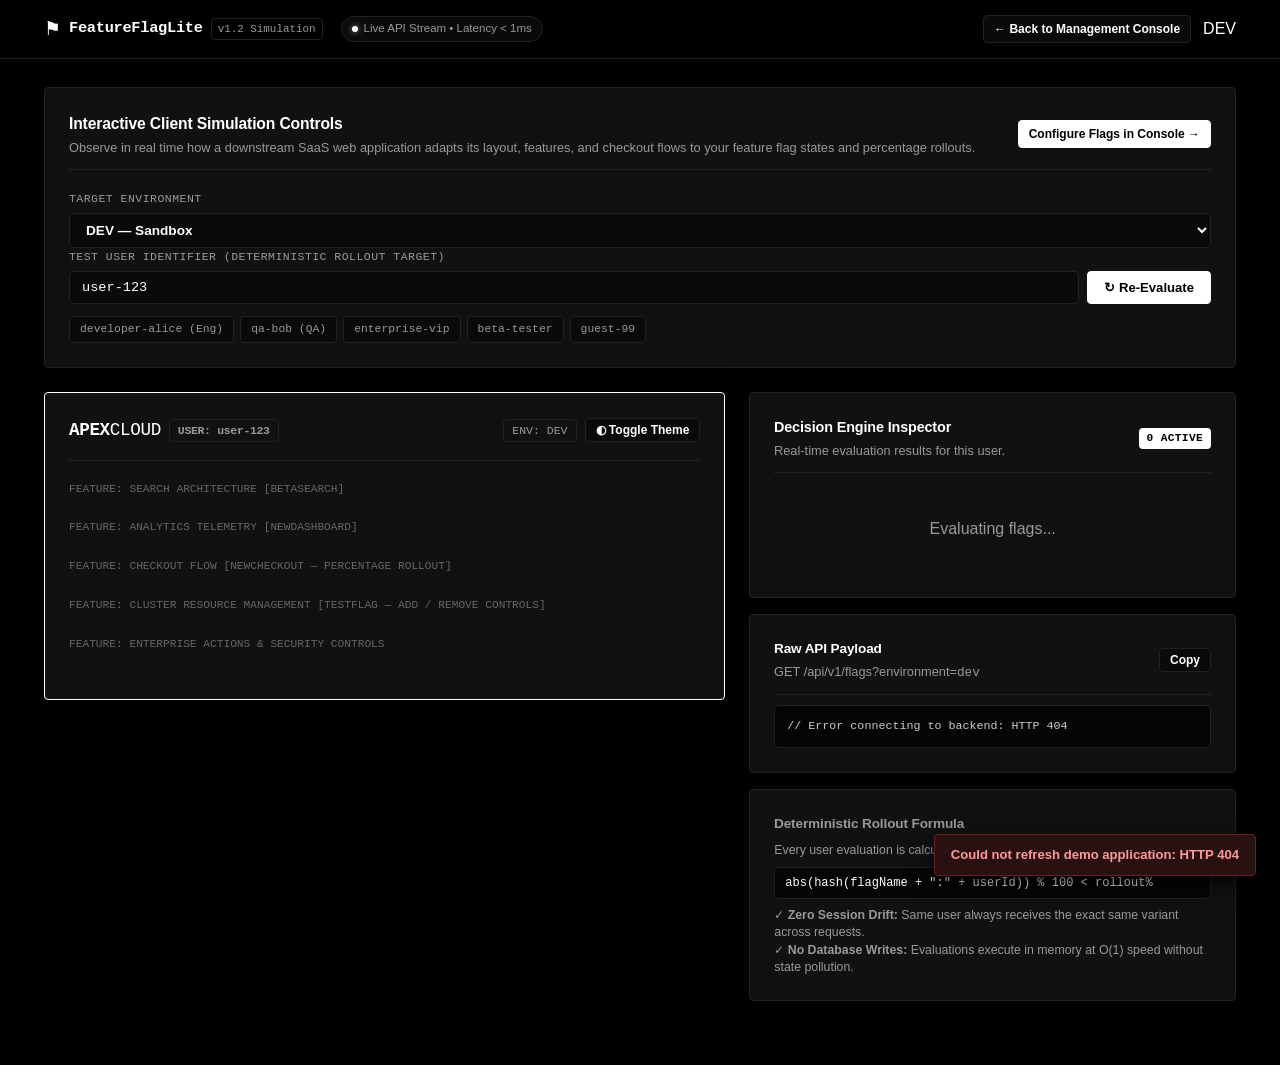
==== commit acfd18c1: "feat(demo): add interactive demos for add/remove buttons, chat button, and search button" ====
--- a/frontend/demo.html
+++ b/frontend/demo.html
@@ -129,12 +129,38 @@
                         </div>
                     </div>
 
-                    <!-- Feature 4: Theme Engine (darkMode) -->
+                    <!-- Feature 4: Dynamic Resource Manager [TestFlag] (Add / Remove Buttons) -->
+                    <div style="margin-bottom: 22px;">
+                        <div style="display:flex; justify-content:space-between; align-items:center; margin-bottom: 6px;">
+                            <span style="font-size:0.7rem; font-family:var(--font-mono); text-transform:uppercase; color:var(--text-muted);">
+                                Feature: Cluster Resource Management [TestFlag &mdash; Add / Remove Controls]
+                            </span>
+                            <span id="resourceFlagStatusBadge" class="badge"></span>
+                        </div>
+                        <div id="resourceFeatureArea">
+                            <!-- Rendered dynamically -->
+                        </div>
+                    </div>
+
+                    <!-- Feature 5: Security & Enterprise Action Buttons -->
+                    <div style="margin-bottom: 22px;">
+                        <div style="display:flex; justify-content:space-between; align-items:center; margin-bottom: 6px;">
+                            <span style="font-size:0.7rem; font-family:var(--font-mono); text-transform:uppercase; color:var(--text-muted);">
+                                Feature: Enterprise Actions &amp; Security Controls
+                            </span>
+                            <span id="securityActionsStatusBadge" class="badge"></span>
+                        </div>
+                        <div id="securityActionsArea">
+                            <!-- Rendered dynamically -->
+                        </div>
+                    </div>
+
+                    <!-- Feature 6: Theme Engine (darkMode) -->
                     <div style="margin-bottom: 22px;" id="themeFeatureArea">
                         <!-- Rendered dynamically -->
                     </div>
 
-                    <!-- Feature 5: Extra / Custom Flags -->
+                    <!-- Feature 7: Extra / Custom Flags -->
                     <div id="customFlagsArea">
                         <!-- Rendered dynamically -->
                     </div>
@@ -187,6 +213,11 @@
         </div>
     </main>
 
+    <!-- ─── Floating Live Chat Widget (liveChatSupport) ─── -->
+    <div id="floatingChatWidget">
+        <!-- Rendered dynamically depending on liveChatSupport flag -->
+    </div>
+
     <!-- ─── Toast Container ─── -->
     <div id="toastContainer" class="toast-container"></div>
 
--- a/frontend/style.css
+++ b/frontend/style.css
@@ -1379,6 +1379,201 @@
     border-top: 1px solid var(--border);
     padding-top: 4px;
     margin-top: 2px;
+}
+
+/* ─── Floating Chat Widget (liveChatSupport) ─── */
+.floating-chat-btn {
+    position: fixed;
+    bottom: 24px;
+    right: 24px;
+    background: #ffffff;
+    color: #000000;
+    border: 1px solid #ffffff;
+    padding: 10px 18px;
+    border-radius: 999px;
+    font-weight: 700;
+    font-size: 0.82rem;
+    box-shadow: 0 8px 28px rgba(0, 0, 0, 0.8);
+    cursor: pointer;
+    display: inline-flex;
+    align-items: center;
+    gap: 8px;
+    z-index: 1500;
+    transition: all 0.2s cubic-bezier(0.16, 1, 0.3, 1);
+}
+
+.floating-chat-btn:hover {
+    background: #e2e2e2;
+    transform: translateY(-2px);
+    box-shadow: 0 12px 32px rgba(255, 255, 255, 0.2);
+}
+
+.chat-widget-drawer {
+    position: fixed;
+    bottom: 76px;
+    right: 24px;
+    width: 350px;
+    height: 420px;
+    background: var(--bg-card);
+    border: 1px solid var(--border-strong);
+    border-radius: var(--radius);
+    box-shadow: 0 16px 40px rgba(0, 0, 0, 0.9);
+    display: flex;
+    flex-direction: column;
+    z-index: 1500;
+    overflow: hidden;
+    animation: toastSlideIn 0.2s cubic-bezier(0.16, 1, 0.3, 1);
+}
+
+.chat-widget-header {
+    background: var(--bg-surface);
+    border-bottom: 1px solid var(--border);
+    padding: 12px 16px;
+    display: flex;
+    justify-content: space-between;
+    align-items: center;
+}
+
+.chat-widget-title {
+    font-size: 0.85rem;
+    font-weight: 700;
+    display: flex;
+    align-items: center;
+    gap: 6px;
+}
+
+.chat-widget-body {
+    flex: 1;
+    padding: 14px;
+    overflow-y: auto;
+    display: flex;
+    flex-direction: column;
+    gap: 10px;
+    font-size: 0.8rem;
+}
+
+.chat-msg {
+    padding: 8px 12px;
+    border-radius: var(--radius);
+    max-width: 85%;
+    line-height: 1.4;
+}
+
+.chat-msg-bot {
+    background: var(--bg-surface);
+    border: 1px solid var(--border);
+    color: var(--text-primary);
+    align-self: flex-start;
+}
+
+.chat-msg-user {
+    background: #ffffff;
+    color: #000000;
+    font-weight: 500;
+    align-self: flex-end;
+}
+
+.chat-widget-input-row {
+    border-top: 1px solid var(--border);
+    padding: 10px;
+    background: var(--bg-surface);
+    display: flex;
+    gap: 8px;
+}
+
+.chat-widget-input {
+    flex: 1;
+    background: var(--bg);
+    border: 1px solid var(--border);
+    color: var(--text-primary);
+    padding: 6px 10px;
+    border-radius: var(--radius);
+    font-size: 0.8rem;
+    outline: none;
+}
+
+.chat-widget-input:focus {
+    border-color: var(--border-strong);
+}
+
+/* ─── Resource Manager (TestFlag Add/Remove) ─── */
+.resource-manager-box {
+    background: var(--bg-surface);
+    border: 1px solid var(--border);
+    border-radius: var(--radius);
+    padding: 16px;
+    display: flex;
+    flex-direction: column;
+    gap: 12px;
+}
+
+.resource-toolbar {
+    display: flex;
+    justify-content: space-between;
+    align-items: center;
+    flex-wrap: wrap;
+    gap: 10px;
+}
+
+.resource-cards-grid {
+    display: grid;
+    grid-template-columns: repeat(auto-fill, minmax(130px, 1fr));
+    gap: 8px;
+}
+
+.resource-card {
+    background: var(--bg-card);
+    border: 1px solid var(--border);
+    border-radius: var(--radius);
+    padding: 8px 10px;
+    display: flex;
+    flex-direction: column;
+    gap: 2px;
+    animation: toastSlideIn 0.15s ease;
+}
+
+.resource-card-name {
+    font-family: var(--font-mono);
+    font-size: 0.78rem;
+    font-weight: 600;
+}
+
+.resource-card-type {
+    font-size: 0.68rem;
+    color: var(--text-muted);
+}
+
+/* ─── Feature Actions & Security Badges ─── */
+.feature-actions-grid {
+    display: grid;
+    grid-template-columns: repeat(auto-fit, minmax(200px, 1fr));
+    gap: 10px;
+}
+
+.feature-action-card {
+    background: var(--bg-surface);
+    border: 1px solid var(--border);
+    border-radius: var(--radius);
+    padding: 12px;
+    display: flex;
+    flex-direction: column;
+    justify-content: space-between;
+    gap: 8px;
+}
+
+.feature-action-title {
+    font-size: 0.78rem;
+    font-family: var(--font-mono);
+    font-weight: 600;
+    display: flex;
+    align-items: center;
+    gap: 6px;
+}
+
+.feature-action-desc {
+    font-size: 0.73rem;
+    color: var(--text-secondary);
+    line-height: 1.35;
 }
 
 /* ─── Responsive Adjustments ─── */
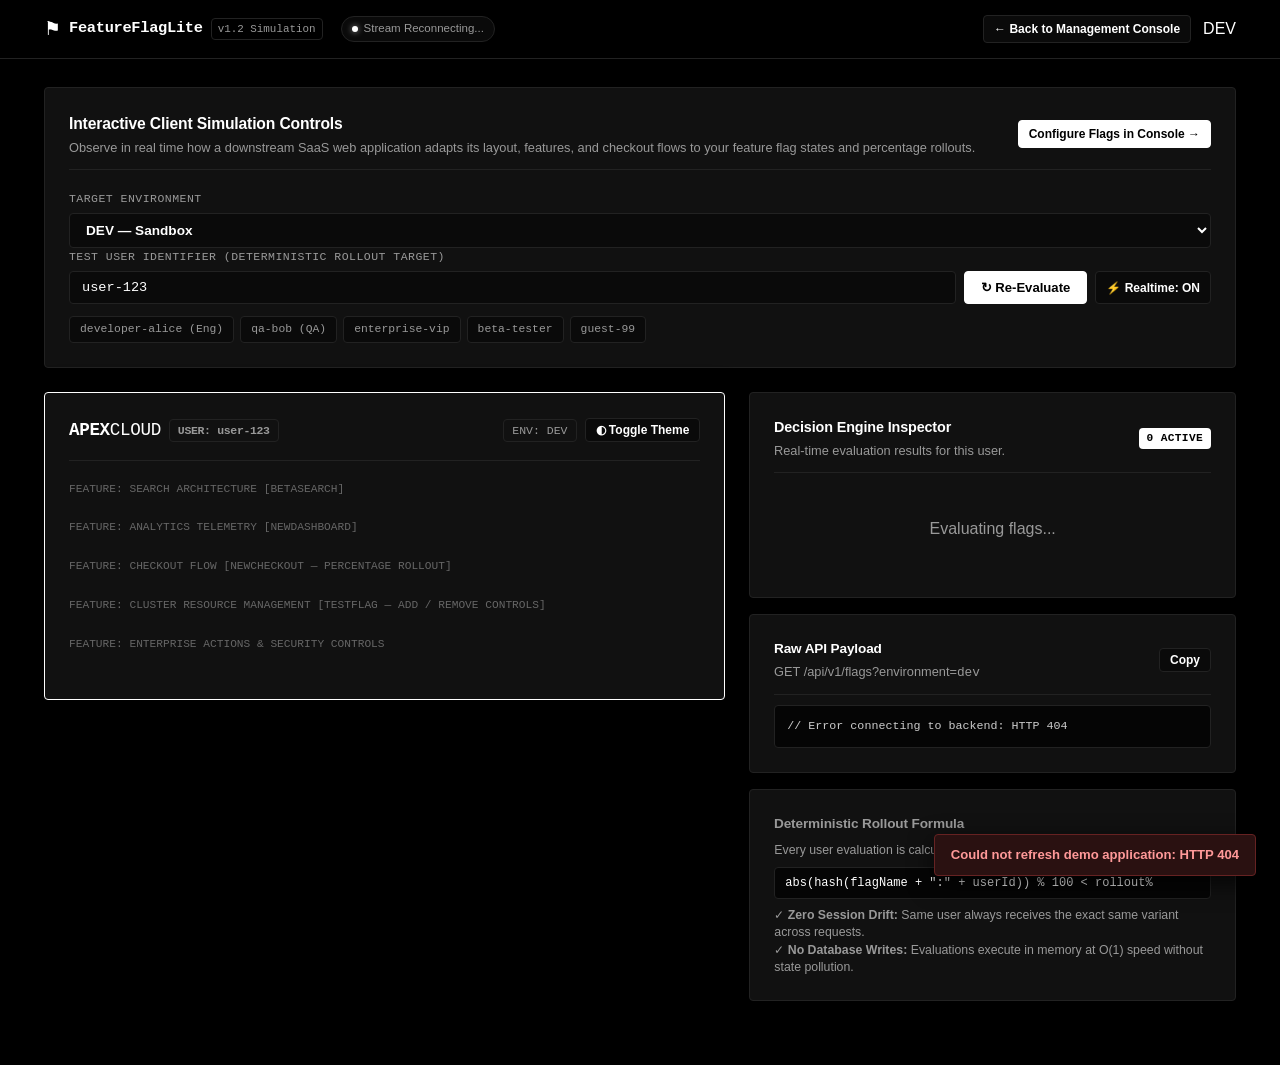
==== commit b65ebc43: "feat(realtime): add Server-Sent Events (SSE) stream and live auto-sync to demo site" ====
--- a/frontend/demo.html
+++ b/frontend/demo.html
@@ -16,9 +16,9 @@
                     <span class="brand-title">FeatureFlagLite</span>
                     <span class="brand-version">v1.2 Simulation</span>
                 </a>
-                <div class="system-status-indicator" title="Live connection to FeatureFlagLite REST endpoints">
-                    <span class="status-dot"></span>
-                    <span class="status-text">Live API Stream • Latency &lt; 1ms</span>
+                <div class="system-status-indicator" id="realtimeIndicatorBadge" title="Server-Sent Events (SSE) live connection">
+                    <span class="status-dot" id="realtimeStatusDot"></span>
+                    <span class="status-text" id="realtimeStatusText">Live SSE Stream • Connected</span>
                 </div>
             </div>
 
@@ -59,6 +59,9 @@
                         <button class="btn btn-primary" onclick="refreshDemoApp()">
                             ↻ Re-Evaluate
                         </button>
+                        <button class="btn btn-secondary btn-sm" id="realtimeToggleBtn" onclick="toggleRealtimeSync()" title="Toggle live real-time auto-sync">
+                            ⚡ Realtime: ON
+                        </button>
                     </div>
                     <div class="chip-row" style="margin-top: 6px;">
                         <span class="chip" onclick="setDemoUser('developer-alice', 'Internal Developer')">developer-alice (Eng)</span>
@@ -68,6 +71,15 @@
                         <span class="chip" onclick="setDemoUser('guest-99', 'Anonymous Guest')">guest-99</span>
                     </div>
                 </div>
+            </div>
+
+            <!-- Realtime Event Flash Announcement Banner -->
+            <div id="realtimeEventBanner" class="realtime-banner" style="display:none;">
+                <div class="realtime-banner-content">
+                    <span class="realtime-banner-icon">⚡</span>
+                    <span id="realtimeBannerText">Real-time update received...</span>
+                </div>
+                <span class="realtime-banner-time" id="realtimeBannerTime">just now</span>
             </div>
         </section>
 
--- a/frontend/style.css
+++ b/frontend/style.css
@@ -1574,6 +1574,89 @@
     font-size: 0.73rem;
     color: var(--text-secondary);
     line-height: 1.35;
+}
+
+/* ─── Realtime Event Stream & Animations ─── */
+.realtime-status-pill {
+    display: inline-flex;
+    align-items: center;
+    gap: 8px;
+    background: #0d0d0d;
+    border: 1px solid var(--border-strong);
+    padding: 4px 10px;
+    border-radius: 999px;
+    font-size: 0.72rem;
+    font-family: var(--font-mono);
+    color: var(--text-primary);
+}
+
+.realtime-pulse-dot {
+    width: 7px;
+    height: 7px;
+    border-radius: 50%;
+    background: #ffffff;
+    box-shadow: 0 0 8px #ffffff;
+    animation: livePulse 1.8s infinite;
+}
+
+.realtime-pulse-dot.disconnected {
+    background: #555555;
+    box-shadow: none;
+    animation: none;
+}
+
+.realtime-banner {
+    background: #0f0f0f;
+    border: 1px solid var(--border-strong);
+    border-radius: var(--radius);
+    padding: 8px 14px;
+    margin-top: 12px;
+    display: flex;
+    justify-content: space-between;
+    align-items: center;
+    font-size: 0.76rem;
+    font-family: var(--font-mono);
+    animation: toastSlideIn 0.25s cubic-bezier(0.16, 1, 0.3, 1);
+}
+
+.realtime-banner-content {
+    display: flex;
+    align-items: center;
+    gap: 8px;
+    color: #ffffff;
+}
+
+.realtime-banner-icon {
+    display: inline-flex;
+    align-items: center;
+    justify-content: center;
+    width: 18px;
+    height: 18px;
+    border-radius: 50%;
+    background: #ffffff;
+    color: #000000;
+    font-size: 0.7rem;
+    font-weight: 800;
+}
+
+.realtime-banner-time {
+    color: var(--text-muted);
+    font-size: 0.7rem;
+}
+
+@keyframes highlightFlash {
+    0% {
+        box-shadow: 0 0 0 2px #ffffff;
+        background-color: rgba(255, 255, 255, 0.08);
+    }
+    100% {
+        box-shadow: none;
+        background-color: transparent;
+    }
+}
+
+.realtime-highlight-flash {
+    animation: highlightFlash 1.6s ease-out;
 }
 
 /* ─── Responsive Adjustments ─── */
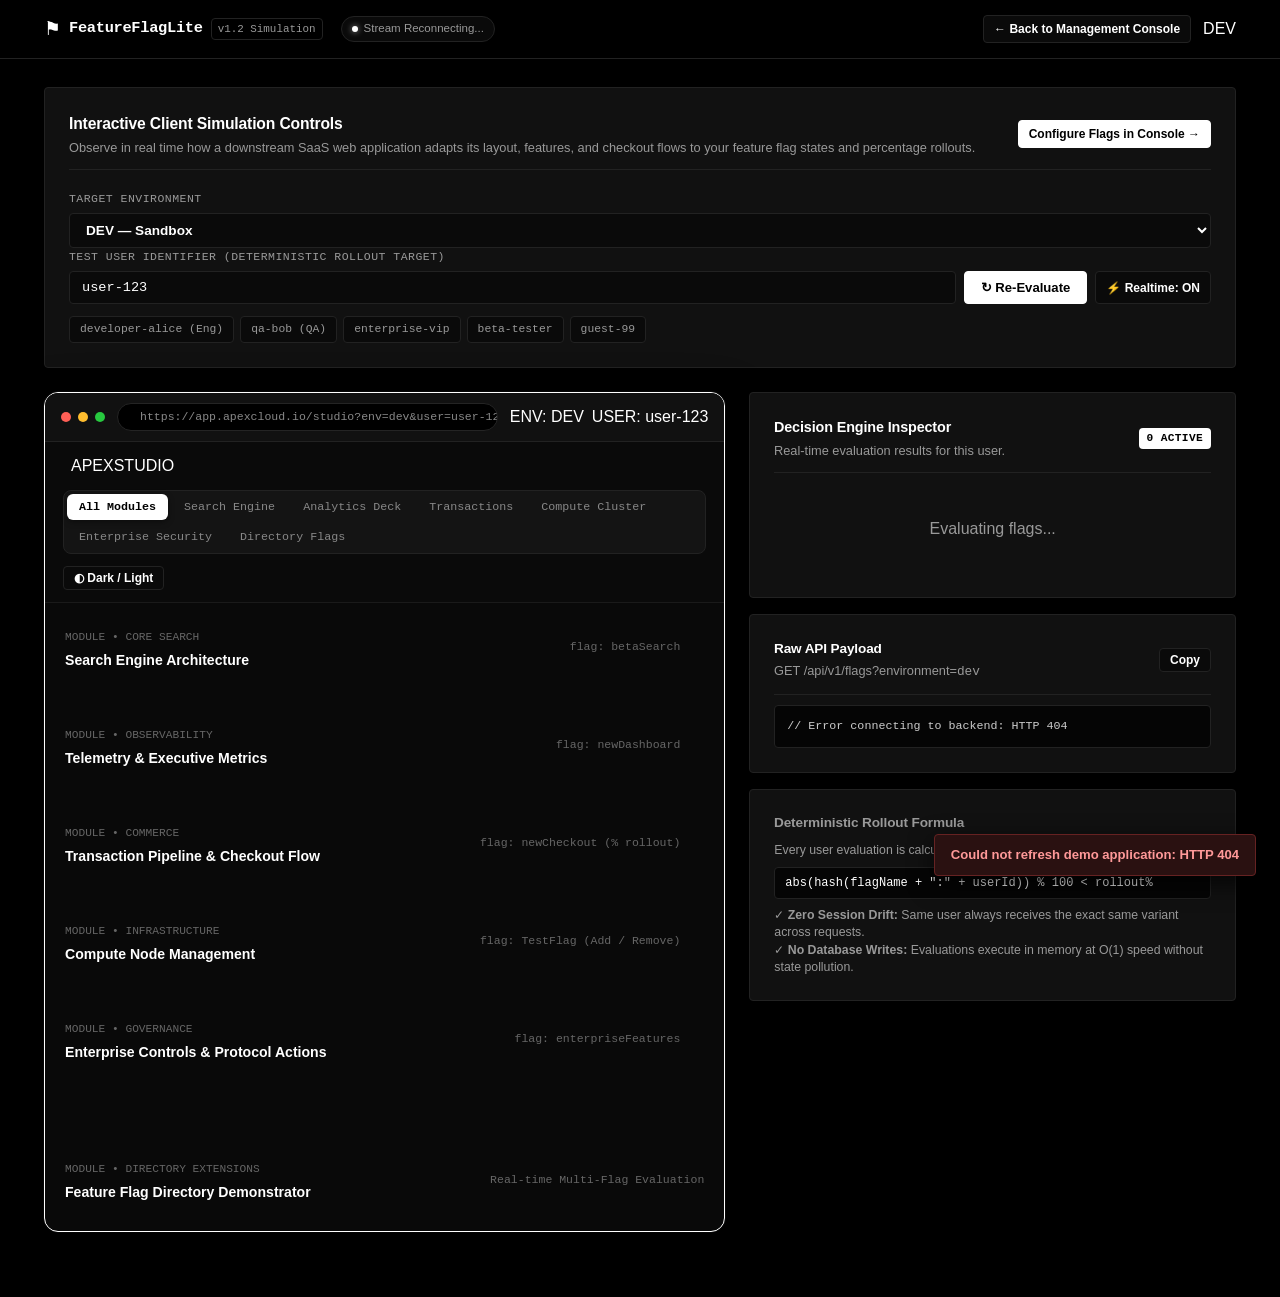
==== commit 6a85c12f: "feat(ui): redesign client demo interface with desktop window chrome, module navigation tabs, and mod" ====
--- a/frontend/demo.html
+++ b/frontend/demo.html
@@ -87,94 +87,151 @@
         <div class="demo-app-container">
             <!-- ─── Left Canvas: Mock Production Client Web App ─── -->
             <section class="demo-main-canvas">
-                <div class="mock-app-card" id="mockAppCanvas">
-                    <!-- SaaS Chrome Header -->
-                    <div class="mock-app-header">
-                        <div class="mock-app-logo">
-                            <span>APEX<span style="font-weight:300;">CLOUD</span></span>
-                            <span class="mock-app-session-tag text-mono" id="mockAppSessionTag">SESSION: user-123</span>
+                <div class="mock-window-frame" id="mockAppCanvas">
+                    <!-- Window Titlebar with Traffic Light Dots & Realistic URL Bar -->
+                    <div class="mock-window-titlebar">
+                        <div class="window-controls">
+                            <span class="dot close"></span>
+                            <span class="dot minimize"></span>
+                            <span class="dot maximize"></span>
+                        </div>
+                        <div class="window-url-bar">
+                            <svg width="12" height="12" viewBox="0 0 24 24" fill="none" stroke="currentColor" stroke-width="2" style="opacity:0.6;"><rect x="3" y="11" width="18" height="11" rx="2" ry="2"></rect><path d="M7 11V7a5 5 0 0 1 10 0v4"></path></svg>
+                            <span>https://app.apexcloud.io/studio?env=<span id="mockUrlEnv">dev</span>&amp;user=<span id="mockUrlUser">user-123</span></span>
+                        </div>
+                        <div class="window-meta-badges">
+                            <span class="window-badge" id="mockAppEnvIndicator">ENV: DEV</span>
+                            <span class="window-badge" id="mockAppSessionTag">USER: user-123</span>
+                        </div>
+                    </div>
+
+                    <!-- SaaS App Navbar with Brand & Module Navigation Tabs -->
+                    <div class="mock-app-navbar">
+                        <div class="mock-app-brand">
+                            <div class="brand-square"></div>
+                            <span>APEX<span style="font-weight:300;">STUDIO</span></span>
+                        </div>
+                        <div class="mock-nav-tabs">
+                            <button class="mock-tab-btn active" data-tab="all" onclick="switchClientDemoTab('all')">All Modules</button>
+                            <button class="mock-tab-btn" data-tab="search" onclick="switchClientDemoTab('search')">Search Engine</button>
+                            <button class="mock-tab-btn" data-tab="analytics" onclick="switchClientDemoTab('analytics')">Analytics Deck</button>
+                            <button class="mock-tab-btn" data-tab="checkout" onclick="switchClientDemoTab('checkout')">Transactions</button>
+                            <button class="mock-tab-btn" data-tab="compute" onclick="switchClientDemoTab('compute')">Compute Cluster</button>
+                            <button class="mock-tab-btn" data-tab="security" onclick="switchClientDemoTab('security')">Enterprise Security</button>
+                            <button class="mock-tab-btn" data-tab="custom" onclick="switchClientDemoTab('custom')">Directory Flags</button>
                         </div>
                         <div style="display:flex; align-items:center; gap:8px;">
-                            <span class="mock-app-session-tag text-mono" id="mockAppEnvIndicator">ENV: DEV</span>
-                            <button class="btn btn-secondary btn-sm" onclick="toggleLocalTheme()" title="Simulate client-side theme switch or flag toggle">
-                                ◐ Toggle Theme
+                            <button class="btn btn-secondary btn-sm" onclick="toggleLocalTheme()" title="Simulate client-side theme switch or flag toggle" style="font-size:0.75rem; padding:4px 10px;">
+                                ◐ Dark / Light
                             </button>
                         </div>
                     </div>
 
-                    <!-- Feature 1: Search Experience (betaSearch) -->
-                    <div style="margin-bottom: 22px;">
-                        <div style="display:flex; justify-content:space-between; align-items:center; margin-bottom: 6px;">
-                            <span style="font-size:0.7rem; font-family:var(--font-mono); text-transform:uppercase; color:var(--text-muted);">
-                                Feature: Search Architecture [betaSearch]
-                            </span>
-                            <span id="searchFlagStatusBadge" class="badge"></span>
-                        </div>
-                        <div id="searchFeatureArea">
+                    <!-- Mock App Body Containing Modular Feature Cards -->
+                    <div class="mock-app-body" style="padding: 20px;">
+                        <!-- Feature 1: Search Experience (betaSearch) -->
+                        <div class="client-module-card" data-module="search" style="margin-bottom: 22px;">
+                            <div class="client-module-header">
+                                <div>
+                                    <span class="client-module-tag">Module &bull; Core Search</span>
+                                    <h4 style="margin: 3px 0 0 0; font-size: 0.88rem; font-weight: 600;">Search Engine Architecture</h4>
+                                </div>
+                                <div style="display:flex; align-items:center; gap:8px;">
+                                    <span class="text-mono" style="font-size:0.72rem; color:var(--text-muted);">flag: betaSearch</span>
+                                    <span id="searchFlagStatusBadge" class="badge"></span>
+                                </div>
+                            </div>
+                            <div id="searchFeatureArea">
+                                <!-- Rendered dynamically -->
+                            </div>
+                        </div>
+
+                        <!-- Feature 2: Analytics Dashboard (newDashboard) -->
+                        <div class="client-module-card" data-module="analytics" style="margin-bottom: 22px;">
+                            <div class="client-module-header">
+                                <div>
+                                    <span class="client-module-tag">Module &bull; Observability</span>
+                                    <h4 style="margin: 3px 0 0 0; font-size: 0.88rem; font-weight: 600;">Telemetry &amp; Executive Metrics</h4>
+                                </div>
+                                <div style="display:flex; align-items:center; gap:8px;">
+                                    <span class="text-mono" style="font-size:0.72rem; color:var(--text-muted);">flag: newDashboard</span>
+                                    <span id="dashboardFlagStatusBadge" class="badge"></span>
+                                </div>
+                            </div>
+                            <div id="dashboardFeatureArea">
+                                <!-- Rendered dynamically -->
+                            </div>
+                        </div>
+
+                        <!-- Feature 3: Checkout System (newCheckout) -->
+                        <div class="client-module-card" data-module="checkout" style="margin-bottom: 22px;">
+                            <div class="client-module-header">
+                                <div>
+                                    <span class="client-module-tag">Module &bull; Commerce</span>
+                                    <h4 style="margin: 3px 0 0 0; font-size: 0.88rem; font-weight: 600;">Transaction Pipeline &amp; Checkout Flow</h4>
+                                </div>
+                                <div style="display:flex; align-items:center; gap:8px;">
+                                    <span class="text-mono" style="font-size:0.72rem; color:var(--text-muted);">flag: newCheckout (% rollout)</span>
+                                    <span id="checkoutFlagStatusBadge" class="badge"></span>
+                                </div>
+                            </div>
+                            <div id="checkoutFeatureArea">
+                                <!-- Rendered dynamically -->
+                            </div>
+                        </div>
+
+                        <!-- Feature 4: Dynamic Resource Manager [TestFlag] (Add / Remove Buttons) -->
+                        <div class="client-module-card" data-module="compute" style="margin-bottom: 22px;">
+                            <div class="client-module-header">
+                                <div>
+                                    <span class="client-module-tag">Module &bull; Infrastructure</span>
+                                    <h4 style="margin: 3px 0 0 0; font-size: 0.88rem; font-weight: 600;">Compute Node Management</h4>
+                                </div>
+                                <div style="display:flex; align-items:center; gap:8px;">
+                                    <span class="text-mono" style="font-size:0.72rem; color:var(--text-muted);">flag: TestFlag (Add / Remove)</span>
+                                    <span id="resourceFlagStatusBadge" class="badge"></span>
+                                </div>
+                            </div>
+                            <div id="resourceFeatureArea">
+                                <!-- Rendered dynamically -->
+                            </div>
+                        </div>
+
+                        <!-- Feature 5: Security & Enterprise Action Buttons -->
+                        <div class="client-module-card" data-module="security" style="margin-bottom: 22px;">
+                            <div class="client-module-header">
+                                <div>
+                                    <span class="client-module-tag">Module &bull; Governance</span>
+                                    <h4 style="margin: 3px 0 0 0; font-size: 0.88rem; font-weight: 600;">Enterprise Controls &amp; Protocol Actions</h4>
+                                </div>
+                                <div style="display:flex; align-items:center; gap:8px;">
+                                    <span class="text-mono" style="font-size:0.72rem; color:var(--text-muted);">flag: enterpriseFeatures</span>
+                                    <span id="securityActionsStatusBadge" class="badge"></span>
+                                </div>
+                            </div>
+                            <div id="securityActionsArea">
+                                <!-- Rendered dynamically -->
+                            </div>
+                        </div>
+
+                        <!-- Feature 6: Theme Engine (darkMode) -->
+                        <div class="client-module-card" data-module="theme" style="margin-bottom: 22px;" id="themeFeatureArea">
                             <!-- Rendered dynamically -->
                         </div>
-                    </div>
-
-                    <!-- Feature 2: Analytics Dashboard (newDashboard) -->
-                    <div style="margin-bottom: 22px;">
-                        <div style="display:flex; justify-content:space-between; align-items:center; margin-bottom: 6px;">
-                            <span style="font-size:0.7rem; font-family:var(--font-mono); text-transform:uppercase; color:var(--text-muted);">
-                                Feature: Analytics Telemetry [newDashboard]
-                            </span>
-                            <span id="dashboardFlagStatusBadge" class="badge"></span>
-                        </div>
-                        <div id="dashboardFeatureArea">
-                            <!-- Rendered dynamically -->
-                        </div>
-                    </div>
-
-                    <!-- Feature 3: Checkout System (newCheckout) -->
-                    <div style="margin-bottom: 22px;">
-                        <div style="display:flex; justify-content:space-between; align-items:center; margin-bottom: 6px;">
-                            <span style="font-size:0.7rem; font-family:var(--font-mono); text-transform:uppercase; color:var(--text-muted);">
-                                Feature: Checkout Flow [newCheckout &mdash; Percentage Rollout]
-                            </span>
-                            <span id="checkoutFlagStatusBadge" class="badge"></span>
-                        </div>
-                        <div id="checkoutFeatureArea">
-                            <!-- Rendered dynamically -->
-                        </div>
-                    </div>
-
-                    <!-- Feature 4: Dynamic Resource Manager [TestFlag] (Add / Remove Buttons) -->
-                    <div style="margin-bottom: 22px;">
-                        <div style="display:flex; justify-content:space-between; align-items:center; margin-bottom: 6px;">
-                            <span style="font-size:0.7rem; font-family:var(--font-mono); text-transform:uppercase; color:var(--text-muted);">
-                                Feature: Cluster Resource Management [TestFlag &mdash; Add / Remove Controls]
-                            </span>
-                            <span id="resourceFlagStatusBadge" class="badge"></span>
-                        </div>
-                        <div id="resourceFeatureArea">
-                            <!-- Rendered dynamically -->
-                        </div>
-                    </div>
-
-                    <!-- Feature 5: Security & Enterprise Action Buttons -->
-                    <div style="margin-bottom: 22px;">
-                        <div style="display:flex; justify-content:space-between; align-items:center; margin-bottom: 6px;">
-                            <span style="font-size:0.7rem; font-family:var(--font-mono); text-transform:uppercase; color:var(--text-muted);">
-                                Feature: Enterprise Actions &amp; Security Controls
-                            </span>
-                            <span id="securityActionsStatusBadge" class="badge"></span>
-                        </div>
-                        <div id="securityActionsArea">
-                            <!-- Rendered dynamically -->
-                        </div>
-                    </div>
-
-                    <!-- Feature 6: Theme Engine (darkMode) -->
-                    <div style="margin-bottom: 22px;" id="themeFeatureArea">
-                        <!-- Rendered dynamically -->
-                    </div>
-
-                    <!-- Feature 7: Extra / Custom Flags -->
-                    <div id="customFlagsArea">
-                        <!-- Rendered dynamically -->
+
+                        <!-- Feature 7: Extra / Custom Flags -->
+                        <div class="client-module-card" data-module="custom" id="customFlagsModuleCard" style="margin-bottom: 0;">
+                            <div class="client-module-header">
+                                <div>
+                                    <span class="client-module-tag">Module &bull; Directory Extensions</span>
+                                    <h4 style="margin: 3px 0 0 0; font-size: 0.88rem; font-weight: 600;">Feature Flag Directory Demonstrator</h4>
+                                </div>
+                                <span class="text-mono" style="font-size:0.72rem; color:var(--text-muted);">Real-time Multi-Flag Evaluation</span>
+                            </div>
+                            <div id="customFlagsArea">
+                                <!-- Rendered dynamically -->
+                            </div>
+                        </div>
                     </div>
                 </div>
             </section>
--- a/frontend/style.css
+++ b/frontend/style.css
@@ -1080,7 +1080,285 @@
     top: 76px;
 }
 
-/* Mock App Canvas (Apex Cloud) */
+/* ─── Mock App Canvas (Apex Cloud Studio Window Frame) ─── */
+.mock-window-frame {
+    background: #090909;
+    border: 1px solid var(--border-strong);
+    border-radius: 14px;
+    overflow: hidden;
+    transition: all 0.25s ease;
+    box-shadow: 0 20px 50px rgba(0, 0, 0, 0.8), 0 0 0 1px rgba(255, 255, 255, 0.04);
+}
+
+.mock-window-titlebar {
+    display: flex;
+    align-items: center;
+    justify-content: space-between;
+    padding: 10px 16px;
+    background: #111111;
+    border-bottom: 1px solid #222222;
+    gap: 12px;
+}
+
+.window-controls {
+    display: flex;
+    align-items: center;
+    gap: 7px;
+}
+
+.window-dot,
+.window-controls .dot {
+    width: 10px;
+    height: 10px;
+    border-radius: 50%;
+    display: inline-block;
+}
+
+.dot-close, .window-controls .close { background: #ff5f56; }
+.dot-minimize, .window-controls .minimize { background: #ffbd2e; }
+.dot-maximize, .window-controls .maximize { background: #27c93f; }
+
+.window-url-bar {
+    background: #000000;
+    border: 1px solid #242424;
+    border-radius: 999px;
+    padding: 4px 14px;
+    font-family: var(--font-mono);
+    font-size: 0.72rem;
+    color: #888888;
+    display: flex;
+    align-items: center;
+    gap: 8px;
+    max-width: 440px;
+    flex: 1;
+    overflow: hidden;
+    text-overflow: ellipsis;
+    white-space: nowrap;
+}
+
+.url-lock-icon {
+    font-size: 0.65rem;
+    color: #ffffff;
+}
+
+.url-protocol-tag {
+    margin-left: auto;
+    font-size: 0.62rem;
+    color: #555555;
+    background: #111111;
+    padding: 1px 6px;
+    border-radius: 4px;
+}
+
+.window-meta-badges {
+    display: flex;
+    align-items: center;
+    gap: 8px;
+}
+
+.window-status-beacon {
+    font-family: var(--font-mono);
+    font-size: 0.68rem;
+    font-weight: 700;
+    color: #ffffff;
+    display: inline-flex;
+    align-items: center;
+    gap: 5px;
+}
+
+/* SaaS Navbar inside App */
+.mock-app-navbar {
+    display: flex;
+    align-items: center;
+    justify-content: space-between;
+    padding: 12px 18px;
+    background: #0a0a0a;
+    border-bottom: 1px solid #1a1a1a;
+    flex-wrap: wrap;
+    gap: 12px;
+}
+
+.mock-app-brand {
+    display: flex;
+    align-items: center;
+    gap: 8px;
+}
+
+.mock-app-symbol {
+    width: 24px;
+    height: 24px;
+    border-radius: 6px;
+    background: #ffffff;
+    color: #000000;
+    display: flex;
+    align-items: center;
+    justify-content: center;
+    font-weight: 900;
+    font-size: 0.75rem;
+}
+
+.mock-app-name {
+    font-size: 1rem;
+    font-weight: 800;
+    letter-spacing: -0.02em;
+    font-family: var(--font-mono);
+}
+
+.mock-nav-tabs {
+    display: flex;
+    gap: 4px;
+    background: #141414;
+    padding: 3px;
+    border-radius: 8px;
+    border: 1px solid #222222;
+    flex-wrap: wrap;
+}
+
+.mock-tab-btn {
+    background: transparent;
+    border: none;
+    color: #888888;
+    font-size: 0.73rem;
+    font-family: var(--font-mono);
+    padding: 6px 12px;
+    border-radius: 6px;
+    cursor: pointer;
+    transition: all 0.15s ease;
+}
+
+.mock-tab-btn:hover {
+    color: #ffffff;
+    background: rgba(255, 255, 255, 0.05);
+}
+
+.mock-tab-btn.active {
+    background: #ffffff;
+    color: #000000;
+    font-weight: 700;
+    box-shadow: 0 2px 6px rgba(0, 0, 0, 0.4);
+}
+
+.mock-nav-user-pill {
+    display: flex;
+    align-items: center;
+    gap: 8px;
+    background: #141414;
+    border: 1px solid #242424;
+    padding: 4px 10px;
+    border-radius: 999px;
+}
+
+.mock-user-avatar {
+    width: 20px;
+    height: 20px;
+    border-radius: 50%;
+    background: #2a2a2a;
+    color: #ffffff;
+    display: flex;
+    align-items: center;
+    justify-content: center;
+    font-size: 0.65rem;
+    font-weight: 700;
+    font-family: var(--font-mono);
+}
+
+.mock-user-name {
+    font-size: 0.73rem;
+    font-family: var(--font-mono);
+    color: var(--text-primary);
+}
+
+.mock-app-body {
+    padding: 22px;
+    display: flex;
+    flex-direction: column;
+    gap: 20px;
+}
+
+.client-module-card {
+    transition: all 0.2s ease;
+}
+
+.client-module-header {
+    display: flex;
+    justify-content: space-between;
+    align-items: center;
+    margin-bottom: 8px;
+}
+
+.client-module-tag {
+    font-size: 0.7rem;
+    font-family: var(--font-mono);
+    text-transform: uppercase;
+    color: var(--text-muted);
+}
+
+/* Light Mode Theme Overrides for Mock Window */
+.mock-window-frame.mock-app-light {
+    background: #f8f9fa !important;
+    color: #111111 !important;
+    border-color: #d8d8d8 !important;
+}
+
+.mock-window-frame.mock-app-light .mock-window-titlebar {
+    background: #ebebeb !important;
+    border-color: #dcdcdc !important;
+}
+
+.mock-window-frame.mock-app-light .window-url-bar {
+    background: #ffffff !important;
+    border-color: #cccccc !important;
+    color: #333333 !important;
+}
+
+.mock-window-frame.mock-app-light .mock-app-navbar {
+    background: #f0f2f5 !important;
+    border-color: #e0e0e0 !important;
+}
+
+.mock-window-frame.mock-app-light .mock-nav-tabs {
+    background: #e2e5e9 !important;
+    border-color: #cccccc !important;
+}
+
+.mock-window-frame.mock-app-light .mock-tab-btn {
+    color: #555555 !important;
+}
+
+.mock-window-frame.mock-app-light .mock-tab-btn.active {
+    background: #000000 !important;
+    color: #ffffff !important;
+}
+
+.mock-window-frame.mock-app-light .mock-nav-user-pill {
+    background: #ffffff !important;
+    border-color: #d0d0d0 !important;
+}
+
+.mock-window-frame.mock-app-light .mock-user-avatar {
+    background: #e0e0e0 !important;
+    color: #111111 !important;
+}
+
+.mock-window-frame.mock-app-light .mock-kpi-card,
+.mock-window-frame.mock-app-light .mock-chart-container,
+.mock-window-frame.mock-app-light .mock-checkout-box,
+.mock-window-frame.mock-app-light .mock-search-bar,
+.mock-window-frame.mock-app-light .resource-manager-box,
+.mock-window-frame.mock-app-light .feature-action-card {
+    background: #ffffff !important;
+    color: #111111 !important;
+    border-color: #e0e0e0 !important;
+}
+
+.mock-window-frame.mock-app-light .mock-bar {
+    background: #000000 !important;
+}
+
+.mock-window-frame.mock-app-light .mock-search-input {
+    color: #111111 !important;
+}
+
 .mock-app-card {
     background: var(--bg-card);
     border: 1px solid var(--border-strong);
@@ -1088,71 +1366,6 @@
     padding: 24px;
     transition: all 0.25s ease;
     box-shadow: 0 8px 30px rgba(0, 0, 0, 0.6);
-}
-
-.mock-app-light {
-    background: #f7f7f7 !important;
-    color: #111111 !important;
-    border-color: #cccccc !important;
-}
-
-.mock-app-light .mock-app-header,
-.mock-app-light .panel,
-.mock-app-light .mock-kpi-card,
-.mock-app-light .mock-chart-container,
-.mock-app-light .mock-checkout-box,
-.mock-app-light .mock-search-bar {
-    background: #ffffff !important;
-    color: #111111 !important;
-    border-color: #e0e0e0 !important;
-}
-
-.mock-app-light .mock-kpi-lbl,
-.mock-app-light .table-flag-desc,
-.mock-app-light .field-hint {
-    color: #666666 !important;
-}
-
-.mock-app-light .mock-kpi-val {
-    color: #000000 !important;
-}
-
-.mock-app-light .mock-search-input {
-    color: #111111 !important;
-}
-
-.mock-app-light .legacy-table-container {
-    background: #eef2f5 !important;
-    color: #222222 !important;
-    border-color: #d0d7de !important;
-}
-
-.mock-app-header {
-    display: flex;
-    justify-content: space-between;
-    align-items: center;
-    padding-bottom: 16px;
-    border-bottom: 1px solid var(--border);
-    margin-bottom: 20px;
-}
-
-.mock-app-logo {
-    font-size: 1.1rem;
-    font-weight: 800;
-    letter-spacing: -0.02em;
-    font-family: var(--font-mono);
-    display: flex;
-    align-items: center;
-    gap: 8px;
-}
-
-.mock-app-session-tag {
-    font-size: 0.72rem;
-    font-family: var(--font-mono);
-    padding: 2px 8px;
-    border: 1px solid var(--border);
-    border-radius: var(--radius);
-    color: var(--text-secondary);
 }
 
 /* Mock Search Bar */
